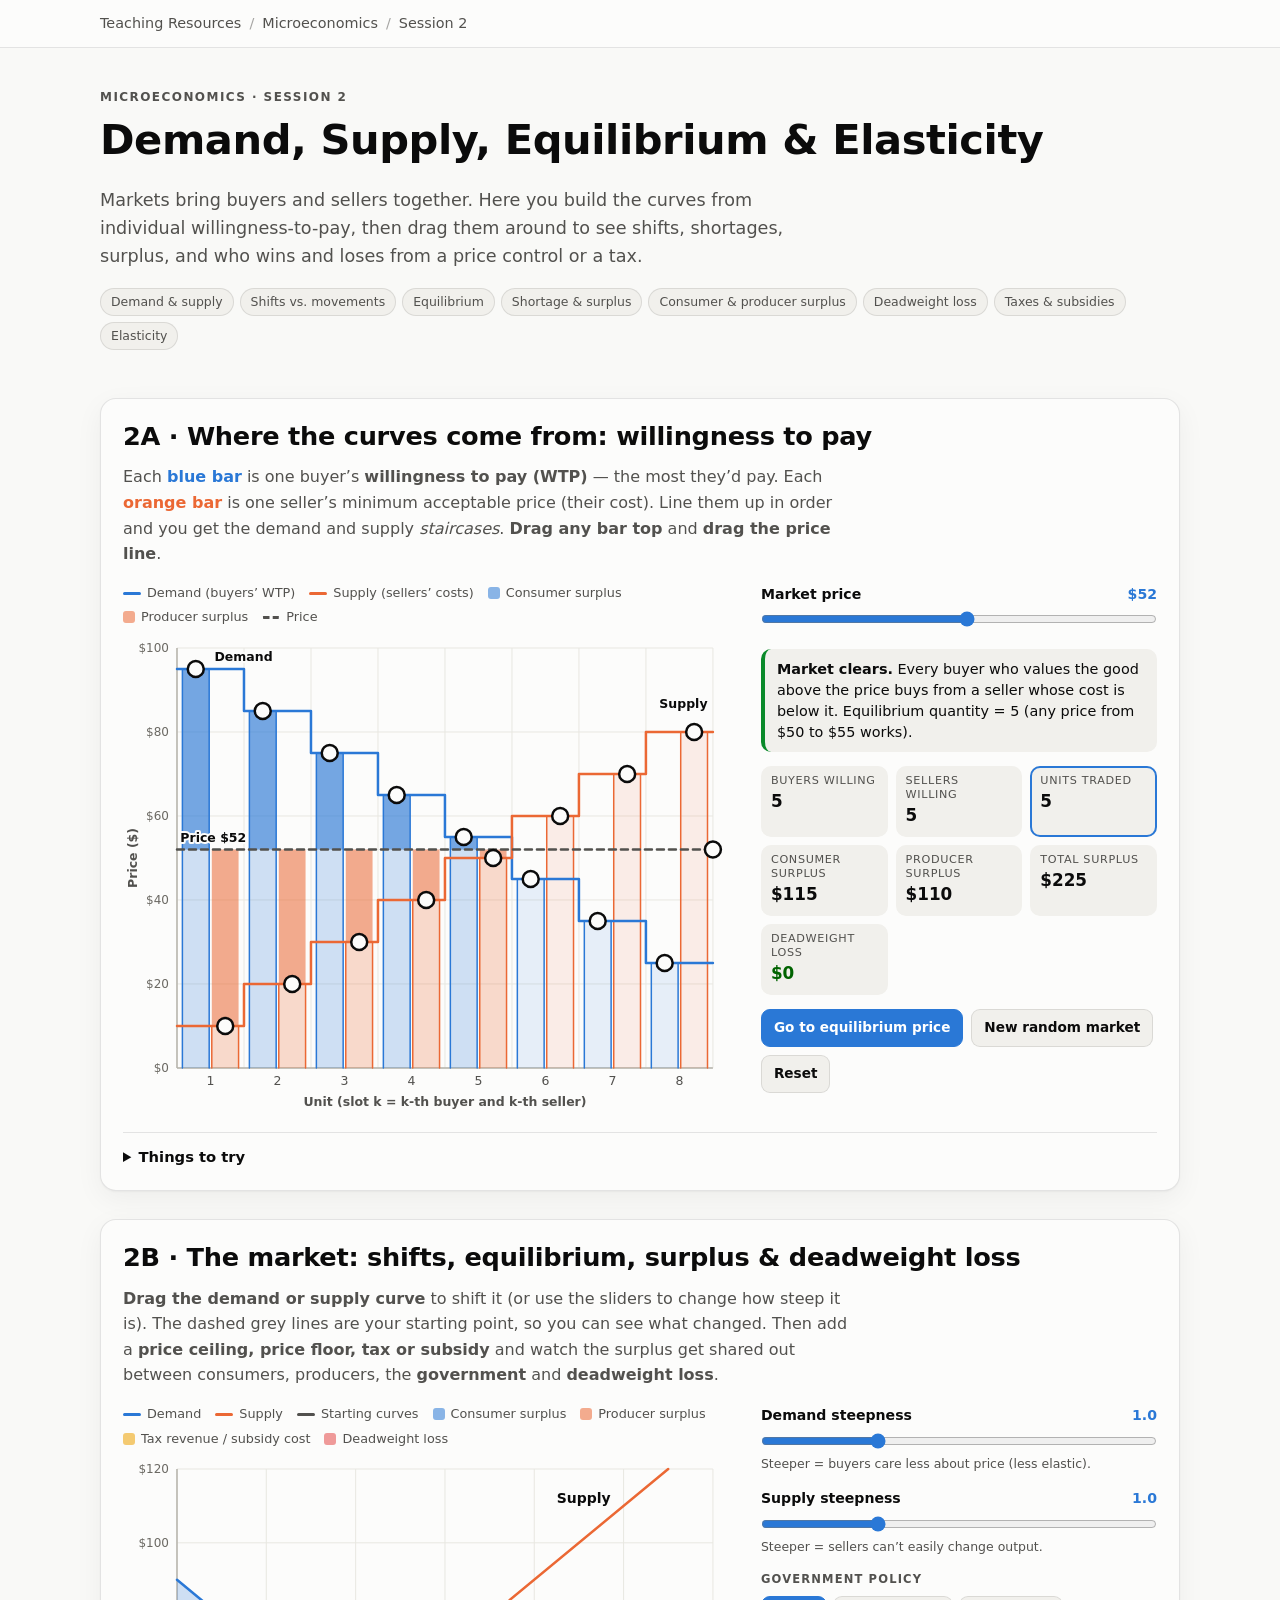
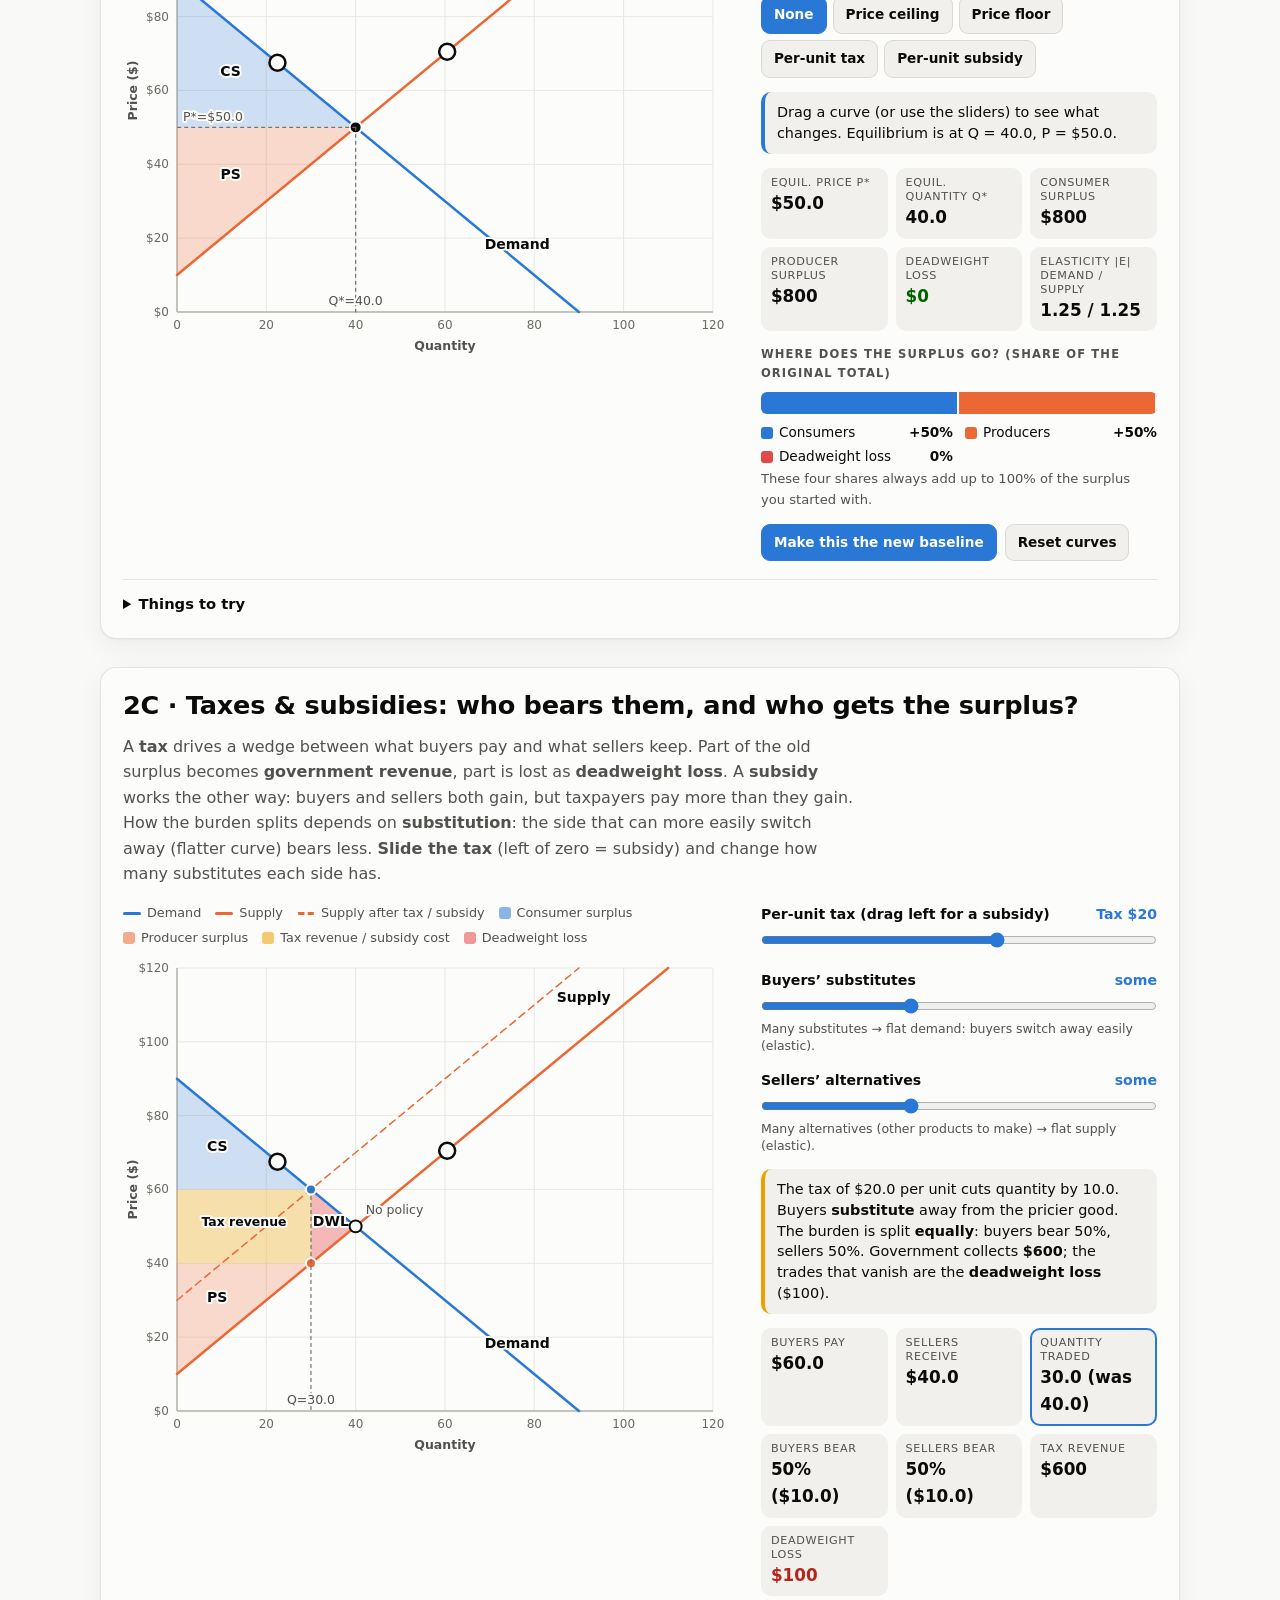
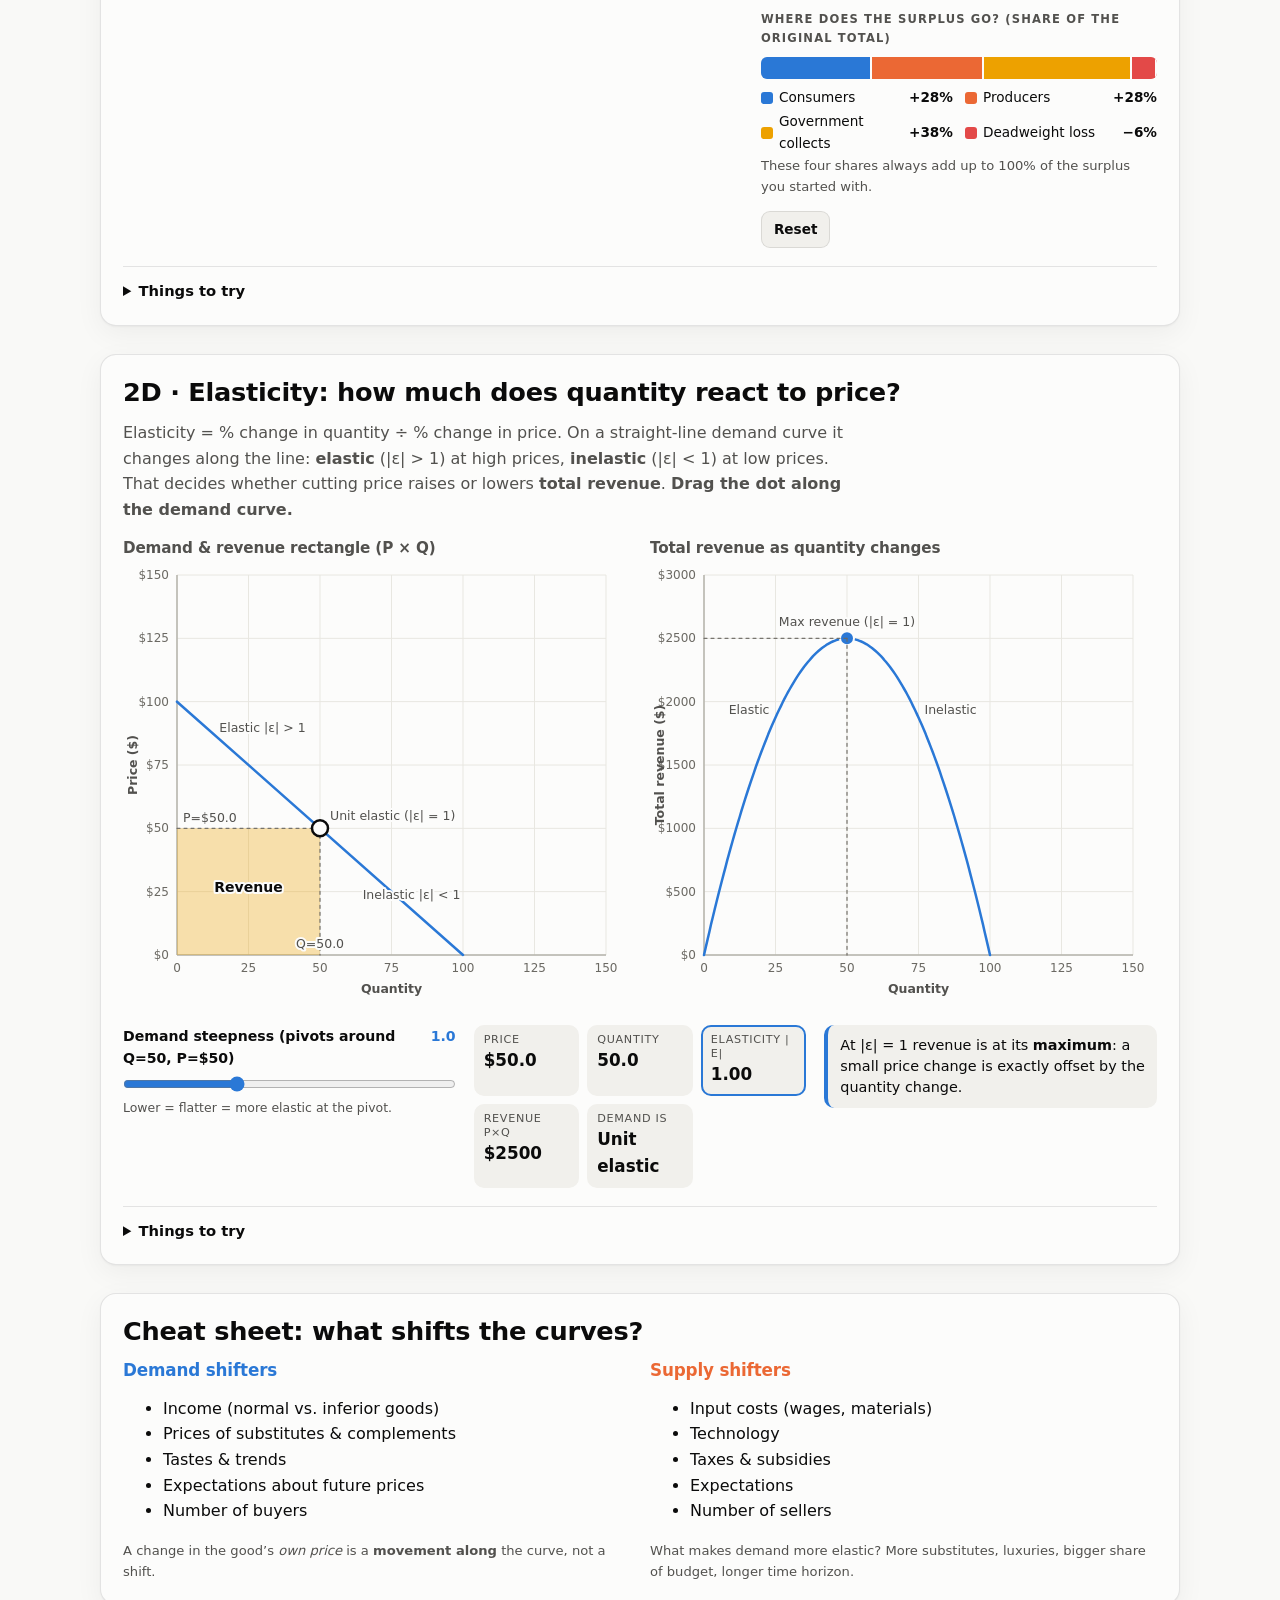
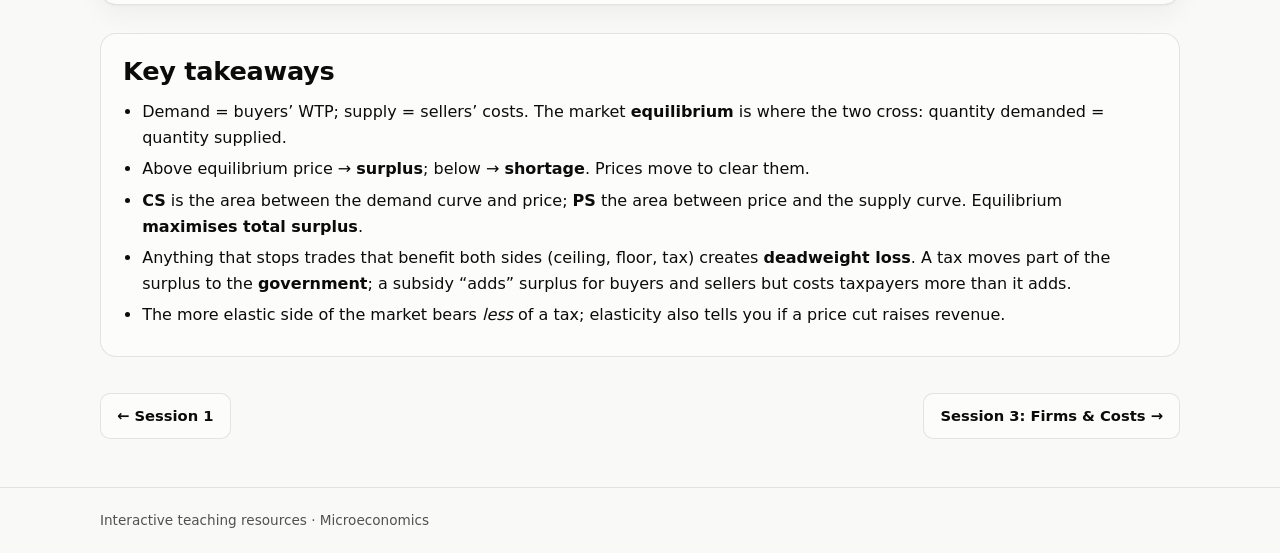
==== microeconomics/02-demand-supply/index.html @ 6e92582a "feat: add first version of interactive microeconomics teaching resources Static GitHub Pages site (n" ====
<!doctype html>
<html lang="en">
<head>
<meta charset="utf-8">
<meta name="viewport" content="width=device-width, initial-scale=1">
<title>Session 2 · Demand, Supply, Equilibrium & Elasticity</title>
<meta name="description" content="Drag demand and supply curves, see consumer and producer surplus, deadweight loss from price controls and taxes, and elasticity.">
<link rel="stylesheet" href="../../assets/css/site.css">
</head>
<body>
<header class="topbar"><div class="wrap">
  <nav class="crumbs" aria-label="Breadcrumb"><a href="../../">Teaching Resources</a><span aria-hidden="true">/</span><a href="../">Microeconomics</a><span aria-hidden="true">/</span><span>Session 2</span></nav>
</div></header>

<main class="wrap">
  <section class="hero">
    <div class="eyebrow">Microeconomics · Session 2</div>
    <h1>Demand, Supply, Equilibrium &amp; Elasticity</h1>
    <p class="lede">Markets bring buyers and sellers together. Here you build the curves from individual willingness-to-pay, then drag them around to see shifts, shortages, surplus, and who wins and loses from a price control or a tax.</p>
    <ul class="chips"><li>Demand &amp; supply</li><li>Shifts vs. movements</li><li>Equilibrium</li><li>Shortage &amp; surplus</li><li>Consumer &amp; producer surplus</li><li>Deadweight loss</li><li>Taxes &amp; subsidies</li><li>Elasticity</li></ul>
  </section>

  <!-- ============ 2A ============ -->
  <section class="lab" id="lab-a">
    <div class="lab-head">
      <h2>2A · Where the curves come from: willingness to pay</h2>
      <p>Each <b style="color:var(--demand)">blue bar</b> is one buyer’s <b>willingness to pay (WTP)</b> — the most they’d pay. Each <b style="color:var(--supply)">orange bar</b> is one seller’s minimum acceptable price (their cost). Line them up in order and you get the demand and supply <i>staircases</i>. <b>Drag any bar top</b> and <b>drag the price line</b>.</p>
    </div>
    <div class="lab-body">
      <div class="viz">
        <div id="legend-a"></div>
        <div id="chart-a"></div>
      </div>
      <div class="panel">
        <div id="ctl-a" class="panel"></div>
        <div id="msg-a" class="msg"></div>
        <div id="stats-a"></div>
        <div id="btn-a" class="btns"></div>
      </div>
    </div>
    <details class="try"><summary>Things to try</summary><ul>
      <li>Set the price very high. Nobody wants to buy — a <b>surplus</b> of sellers. Set it very low: a <b>shortage</b>. Notice how few trades happen either way.</li>
      <li>Click “Go to equilibrium price”. Total surplus is at its maximum and deadweight loss is zero.</li>
      <li>Raise buyer 4’s WTP above buyer 2’s? You can’t — bars stay sorted, just like a real demand curve slopes down.</li>
      <li><b>Consumer surplus</b> = WTP − price paid (dark blue). <b>Producer surplus</b> = price received − cost (dark orange).</li>
    </ul></details>
  </section>

  <!-- ============ 2B ============ -->
  <section class="lab" id="lab-b">
    <div class="lab-head">
      <h2>2B · The market: shifts, equilibrium, surplus &amp; deadweight loss</h2>
      <p><b>Drag the demand or supply curve</b> to shift it (or use the sliders to change how steep it is). The dashed grey lines are your starting point, so you can see what changed. Then add a <b>price ceiling, price floor, tax or subsidy</b> and watch the surplus get shared out between consumers, producers, the <b>government</b> and <b>deadweight loss</b>.</p>
    </div>
    <div class="lab-body">
      <div class="viz">
        <div id="legend-b"></div>
        <div id="chart-b"></div>
      </div>
      <div class="panel">
        <div id="ctl-b" class="panel"></div>
        <div id="msg-b" class="msg"></div>
        <div id="stats-b"></div>
        <div id="split-b"></div>
        <div id="btn-b" class="btns"></div>
      </div>
    </div>
    <details class="try"><summary>Things to try</summary><ul>
      <li><b>Shift vs. movement.</b> Drag demand to the right: the <i>curve</i> shifts, and the market moves <i>along</i> the supply curve to a new equilibrium (price ↑, quantity ↑).</li>
      <li>Drag supply to the left (e.g. a bad harvest): price ↑, quantity ↓ — the opposite quantity effect.</li>
      <li>Shift <i>both</i> to the right. Quantity clearly rises — but price? It depends on which shift is bigger.</li>
      <li>Price ceiling below equilibrium → a <b>shortage</b>, and the red DWL triangle shows trades that would have benefited both sides but no longer happen.</li>
      <li>Tax: make demand steep (inelastic) and see who bears more of the burden — the side with the steeper curve. Watch the bar: part of the surplus moves to the <b>government</b>, part disappears as <b>DWL</b>.</li>
      <li>Subsidy: buyers pay less and sellers get more, so both gain — but taxpayers foot a bigger bill than the gain. That gap is the DWL of over-production.</li>
    </ul></details>
  </section>

  <!-- ============ 2C ============ -->
  <section class="lab" id="lab-t">
    <div class="lab-head">
      <h2>2C · Taxes &amp; subsidies: who bears them, and who gets the surplus?</h2>
      <p>A <b>tax</b> drives a wedge between what buyers pay and what sellers keep. Part of the old surplus becomes <b>government revenue</b>, part is lost as <b>deadweight loss</b>. A <b>subsidy</b> works the other way: buyers and sellers both gain, but taxpayers pay more than they gain. How the burden splits depends on <b>substitution</b>: the side that can more easily switch away (flatter curve) bears less. <b>Slide the tax</b> (left of zero = subsidy) and change how many substitutes each side has.</p>
    </div>
    <div class="lab-body">
      <div class="viz">
        <div id="legend-t"></div>
        <div id="chart-t"></div>
      </div>
      <div class="panel">
        <div id="ctl-t" class="panel"></div>
        <div id="msg-t" class="msg"></div>
        <div id="stats-t"></div>
        <div id="split-t"></div>
        <div id="btn-t" class="btns"></div>
      </div>
    </div>
    <details class="try"><summary>Things to try</summary><ul>
      <li>Slide the tax up from zero and watch the bar: the government’s share grows, but so does deadweight loss — <b>double the tax and DWL roughly quadruples</b>.</li>
      <li>Give buyers <b>many substitutes</b> (flat demand). Buyers just switch away, so <i>sellers</i> bear most of the tax and quantity falls a lot. With <b>few substitutes</b>, buyers bear most of it and the quantity barely moves — which is why governments tax inelastic goods (fuel, tobacco).</li>
      <li>Set buyers’ and sellers’ substitutes equal: the burden splits 50/50 no matter who the law says pays.</li>
      <li>Drag the slider below zero for a <b>subsidy</b>. Consumers and producers gain, but taxpayers pay more — the gap is deadweight loss from over-producing.</li>
    </ul></details>
  </section>

  <!-- ============ 2D ============ -->
  <section class="lab" id="lab-c">
    <div class="lab-head">
      <h2>2D · Elasticity: how much does quantity react to price?</h2>
      <p>Elasticity = % change in quantity ÷ % change in price. On a straight-line demand curve it changes along the line: <b>elastic</b> (|ε| &gt; 1) at high prices, <b>inelastic</b> (|ε| &lt; 1) at low prices. That decides whether cutting price raises or lowers <b>total revenue</b>. <b>Drag the dot along the demand curve.</b></p>
    </div>
    <div class="lab-body stack">
      <div class="duo">
        <div class="viz"><h3>Demand &amp; revenue rectangle (P × Q)</h3><div id="chart-c1"></div></div>
        <div class="viz"><h3>Total revenue as quantity changes</h3><div id="chart-c2"></div></div>
      </div>
      <div class="panel row">
        <div id="ctl-c" class="panel"></div>
        <div id="stats-c"></div>
        <div id="msg-c" class="msg"></div>
      </div>
    </div>
    <details class="try"><summary>Things to try</summary><ul>
      <li>Start at the top of the demand curve and slide down. Revenue rises until |ε| = 1 (the midpoint), then falls.</li>
      <li>Make demand flatter with the slider. The same price point now has a bigger |ε| — buyers are more responsive.</li>
      <li>Why do firms selling necessities (insulin) or with few substitutes have pricing power? Because their demand is inelastic.</li>
    </ul></details>
  </section>

  <section class="lab">
    <div class="lab-head"><h2>Cheat sheet: what shifts the curves?</h2></div>
    <div class="two-col">
      <div>
        <h3 style="color:var(--demand)">Demand shifters</h3>
        <ul><li>Income (normal vs. inferior goods)</li><li>Prices of substitutes &amp; complements</li><li>Tastes &amp; trends</li><li>Expectations about future prices</li><li>Number of buyers</li></ul>
        <p class="hint">A change in the good’s <i>own price</i> is a <b>movement along</b> the curve, not a shift.</p>
      </div>
      <div>
        <h3 style="color:var(--supply)">Supply shifters</h3>
        <ul><li>Input costs (wages, materials)</li><li>Technology</li><li>Taxes &amp; subsidies</li><li>Expectations</li><li>Number of sellers</li></ul>
        <p class="hint">What makes demand more elastic? More substitutes, luxuries, bigger share of budget, longer time horizon.</p>
      </div>
    </div>
  </section>

  <section class="takeaways">
    <h2>Key takeaways</h2>
    <ul>
      <li>Demand = buyers’ WTP; supply = sellers’ costs. The market <b>equilibrium</b> is where the two cross: quantity demanded = quantity supplied.</li>
      <li>Above equilibrium price → <b>surplus</b>; below → <b>shortage</b>. Prices move to clear them.</li>
      <li><b>CS</b> is the area between the demand curve and price; <b>PS</b> the area between price and the supply curve. Equilibrium <b>maximises total surplus</b>.</li>
      <li>Anything that stops trades that benefit both sides (ceiling, floor, tax) creates <b>deadweight loss</b>. A tax moves part of the surplus to the <b>government</b>; a subsidy “adds” surplus for buyers and sellers but costs taxpayers more than it adds.</li>
      <li>The more elastic side of the market bears <i>less</i> of a tax; elasticity also tells you if a price cut raises revenue.</li>
    </ul>
  </section>

  <nav class="pager" aria-label="Session navigation">
    <a href="../01-consumer-choice/">← Session 1</a>
    <a href="../03-firms-costs/">Session 3: Firms &amp; Costs →</a>
  </nav>
</main>
<footer class="site"><div class="wrap">Interactive teaching resources · Microeconomics</div></footer>

<script src="../../assets/js/chart.js"></script>
<script src="app.js"></script>
</body>
</html>
---- assets/css/site.css ----
/* ==========================================================================
   Teaching Resources — shared styles
   Colour roles are consistent across every chart on the site:
     demand / consumers  = blue      supply / MC / producers = orange
     MR / AVC            = aqua      ATC / social cost       = violet
     AFC                 = magenta   loss / DWL / harm       = red
     profit / gain       = green     tax revenue / gov       = gold
   ========================================================================== */

:root {
  color-scheme: light;
  --bg: #f9f9f7;
  --surface: #fcfcfb;
  --surface2: #f1f0ec;
  --ink: #0b0b0b;
  --ink2: #52514e;
  --tick: #6b6963;
  --grid: #e8e7e1;
  --axis: #b5b3ab;
  --border: rgba(11, 11, 11, 0.10);
  --shadow: 0 1px 2px rgba(0, 0, 0, .04), 0 8px 28px rgba(0, 0, 0, .05);

  --demand: #2a78d6;
  --supply: #eb6834;
  --aqua: #1baf7a;
  --violet: #4a3aa7;
  --magenta: #e87ba4;
  --gold: #eda100;
  --green: #0a8a2a;
  --red: #e34948;
  --good-text: #006300;
  --bad-text: #b3261e;
  --accent: var(--demand);
}

@media (prefers-color-scheme: dark) {
  :root {
    color-scheme: dark;
    --bg: #0d0d0d;
    --surface: #1a1a19;
    --surface2: #242422;
    --ink: #ffffff;
    --ink2: #c3c2b7;
    --tick: #a8a79e;
    --grid: #2c2c2a;
    --axis: #4d4d49;
    --border: rgba(255, 255, 255, 0.10);
    --shadow: none;

    --demand: #3987e5;
    --supply: #d95926;
    --aqua: #199e70;
    --violet: #9085e9;
    --magenta: #d55181;
    --gold: #c98500;
    --green: #0ca30c;
    --red: #e66767;
    --good-text: #3fc23f;
    --bad-text: #ff8a80;
  }
}

* { box-sizing: border-box; }
html { -webkit-text-size-adjust: 100%; }
body {
  margin: 0;
  background: var(--bg);
  color: var(--ink);
  font: 16px/1.6 system-ui, -apple-system, "Segoe UI", sans-serif;
}
a { color: var(--accent); }
h1, h2, h3 { line-height: 1.2; margin: 0 0 .5em; letter-spacing: -0.01em; }
h1 { font-size: clamp(1.8rem, 4.5vw, 2.6rem); }
h2 { font-size: clamp(1.25rem, 2.8vw, 1.6rem); }
h3 { font-size: 1.05rem; }
p { margin: 0 0 1em; }
code { background: var(--surface2); padding: .1em .35em; border-radius: 4px; font-size: .9em; }

.wrap { max-width: 1120px; margin: 0 auto; padding: 0 20px; }

/* ---------- top bar ---------- */
.topbar { border-bottom: 1px solid var(--border); background: var(--surface); }
.topbar .wrap { display: flex; gap: 16px; align-items: center; justify-content: space-between; padding-block: 12px; flex-wrap: wrap; }
.crumbs { display: flex; gap: 8px; flex-wrap: wrap; font-size: .9rem; color: var(--ink2); }
.crumbs a { color: var(--ink2); text-decoration: none; }
.crumbs a:hover { color: var(--ink); text-decoration: underline; }
.crumbs span[aria-hidden] { opacity: .5; }

/* ---------- hero ---------- */
.hero { padding-block: 40px 20px; }
.hero .eyebrow { text-transform: uppercase; letter-spacing: .12em; font-size: .75rem; color: var(--ink2); font-weight: 600; margin-bottom: 8px; }
.hero p.lede { font-size: 1.1rem; color: var(--ink2); max-width: 62ch; }
.chips { display: flex; flex-wrap: wrap; gap: 6px; margin: 14px 0 0; padding: 0; list-style: none; }
.chips li { font-size: .78rem; padding: 3px 10px; border-radius: 999px; background: var(--surface2); color: var(--ink2); border: 1px solid var(--border); }

/* ---------- cards / index ---------- */
.cards { display: grid; grid-template-columns: repeat(auto-fill, minmax(280px, 1fr)); gap: 16px; padding-block: 12px 40px; }
.card {
  display: flex; flex-direction: column; gap: 6px;
  background: var(--surface); border: 1px solid var(--border); border-radius: 14px;
  padding: 18px 20px; text-decoration: none; color: inherit; box-shadow: var(--shadow);
  transition: transform .12s ease, border-color .12s ease;
}
a.card:hover { transform: translateY(-2px); border-color: var(--accent); }
.card .num { font-size: .75rem; font-weight: 700; letter-spacing: .1em; color: var(--accent); text-transform: uppercase; }
.card h3 { margin: 0; font-size: 1.15rem; }
.card p { margin: 0; color: var(--ink2); font-size: .92rem; }
.card .tags { margin-top: auto; padding-top: 8px; font-size: .78rem; color: var(--ink2); }
.card.soon { border-style: dashed; box-shadow: none; opacity: .75; }

/* ---------- lab (interactive block) ---------- */
.lab {
  background: var(--surface); border: 1px solid var(--border); border-radius: 16px;
  box-shadow: var(--shadow); padding: 22px; margin-block: 28px;
}
.lab-head p { color: var(--ink2); max-width: 72ch; }
.lab-body { display: grid; grid-template-columns: minmax(0, 1.55fr) minmax(250px, 1fr); gap: 24px; align-items: start; }
.lab-body.stack { grid-template-columns: minmax(0, 1fr); }
.duo { display: grid; grid-template-columns: repeat(2, minmax(0, 1fr)); gap: 20px; }
.viz { min-width: 0; }
.viz h3 { font-size: .95rem; color: var(--ink2); font-weight: 600; margin: 0 0 4px; }
.panel { display: flex; flex-direction: column; gap: 14px; min-width: 0; }
.panel.row { display: grid; grid-template-columns: repeat(auto-fit, minmax(250px, 1fr)); gap: 18px; align-items: start; }
@media (max-width: 860px) {
  .lab-body, .duo { grid-template-columns: minmax(0, 1fr); }
  .lab { padding: 16px; border-radius: 14px; }
}

/* ---------- controls ---------- */
.ctl label { display: flex; justify-content: space-between; gap: 8px; font-size: .88rem; font-weight: 600; margin-bottom: 2px; }
.ctl output { font-variant-numeric: tabular-nums; color: var(--accent); font-weight: 700; }
.ctl input[type=range] { width: 100%; accent-color: var(--accent); margin: 4px 0 0; }
.ctl small { display: block; color: var(--ink2); font-size: .78rem; line-height: 1.35; }
.ctl-title { font-size: .72rem; text-transform: uppercase; letter-spacing: .1em; color: var(--ink2); font-weight: 700; margin: 0 0 -6px; }

.seg { display: flex; flex-wrap: wrap; gap: 6px; }
.seg button, .btn {
  font: inherit; font-size: .85rem; font-weight: 600; cursor: pointer;
  padding: 7px 12px; border-radius: 9px; border: 1px solid var(--border);
  background: var(--surface2); color: var(--ink);
}
.seg button:hover, .btn:hover { border-color: var(--accent); }
.seg button[aria-pressed=true] { background: var(--accent); border-color: var(--accent); color: #fff; }
.btn.primary { background: var(--accent); border-color: var(--accent); color: #fff; }
.btns { display: flex; flex-wrap: wrap; gap: 8px; }
:focus-visible { outline: 2px solid var(--accent); outline-offset: 2px; }

/* ---------- readouts ---------- */
.stats { display: grid; grid-template-columns: repeat(auto-fit, minmax(105px, 1fr)); gap: 8px; }
.stat { background: var(--surface2); border-radius: 10px; padding: 8px 10px; min-width: 0; }
.stat span { display: block; font-size: .7rem; color: var(--ink2); text-transform: uppercase; letter-spacing: .06em; line-height: 1.25; }
.stat b { display: block; font-size: 1.05rem; font-variant-numeric: tabular-nums; }
.stat.good b { color: var(--good-text); }
.stat.bad b { color: var(--bad-text); }
.stat.key { outline: 2px solid var(--accent); outline-offset: -2px; }
.msg {
  margin: 0; padding: 10px 12px; border-radius: 10px; font-size: .9rem; line-height: 1.45;
  background: var(--surface2); border-left: 4px solid var(--accent); color: var(--ink);
}
.msg.warn { border-left-color: var(--gold); }
.msg.bad { border-left-color: var(--red); }
.msg.good { border-left-color: var(--green); }
.hint { font-size: .82rem; color: var(--ink2); margin: 0; }

/* ---------- legend ---------- */
.legend { display: flex; flex-wrap: wrap; gap: 4px 14px; font-size: .8rem; color: var(--ink2); margin: 0 0 6px; }
.legend span { display: inline-flex; align-items: center; gap: 6px; }
.sw { width: 18px; height: 0; border-top: 3px solid currentColor; border-radius: 2px; display: inline-block; }
.sw.box { width: 12px; height: 12px; border: 0; border-radius: 3px; opacity: .55; }
.sw.dash { border-top-style: dashed; }
.sw.demand { color: var(--demand); } .sw.supply, .sw.mc { color: var(--supply); }
.sw.mr, .sw.avc { color: var(--aqua); } .sw.atc, .sw.social { color: var(--violet); }
.sw.afc { color: var(--magenta); } .sw.red { color: var(--red); } .sw.green { color: var(--green); }
.sw.gold { color: var(--gold); } .sw.ink { color: var(--ink2); }
.sw.box.demand { background: var(--demand); } .sw.box.supply { background: var(--supply); }
.sw.box.red { background: var(--red); } .sw.box.green { background: var(--green); }
.sw.box.gold { background: var(--gold); } .sw.box.violet { background: var(--violet); }

/* ---------- SVG charts ---------- */
svg.chart { display: block; width: 100%; height: auto; overflow: visible; user-select: none; -webkit-user-select: none; }
svg.chart text { font: 12px system-ui, -apple-system, "Segoe UI", sans-serif; fill: var(--tick); }
svg.chart .grid { stroke: var(--grid); stroke-width: 1; }
svg.chart .axis { stroke: var(--axis); stroke-width: 1.5; }
svg.chart .axis-title { fill: var(--ink2); font-size: 12.5px; font-weight: 600; }
svg.chart .lbl { fill: var(--ink); font-weight: 600; font-size: 12.5px; paint-order: stroke; stroke: var(--surface); stroke-width: 4px; stroke-linejoin: round; }
svg.chart .lbl.soft { fill: var(--ink2); font-weight: 500; }
svg.chart .lbl.big { font-size: 14px; }

svg.chart .ln { fill: none; stroke-width: 2.5; stroke-linecap: round; stroke-linejoin: round; }
svg.chart .ln.demand, svg.chart .ln.price { stroke: var(--demand); }
svg.chart .ln.supply, svg.chart .ln.mc { stroke: var(--supply); }
svg.chart .ln.mr, svg.chart .ln.avc { stroke: var(--aqua); }
svg.chart .ln.atc, svg.chart .ln.social { stroke: var(--violet); }
svg.chart .ln.afc { stroke: var(--magenta); stroke-dasharray: 2 5; }
svg.chart .ln.budget { stroke: var(--ink); }
svg.chart .ln.ic { stroke: var(--demand); }
svg.chart .ln.tr { stroke: var(--demand); }
svg.chart .ln.red { stroke: var(--red); }
svg.chart .ln.green { stroke: var(--green); }
svg.chart .ln.gold { stroke: var(--gold); }
svg.chart .ln.ink { stroke: var(--ink2); }
svg.chart .ln.dash { stroke-dasharray: 7 5; }
svg.chart .ln.thin { stroke-width: 1.5; }
svg.chart .ln.ghost { stroke: var(--tick); stroke-width: 1.75; stroke-dasharray: 6 5; opacity: .75; }
svg.chart .ln.drop { stroke: var(--tick); stroke-width: 1.25; stroke-dasharray: 3 4; opacity: .9; }
svg.chart .ln.hit { stroke: transparent; stroke-width: 24; pointer-events: stroke; cursor: grab; }

svg.chart .fill { stroke: none; }
svg.chart .fill.demand { fill: var(--demand); fill-opacity: .22; }
svg.chart .fill.supply { fill: var(--supply); fill-opacity: .24; }
svg.chart .fill.red { fill: var(--red); fill-opacity: .38; }
svg.chart .fill.green { fill: var(--green); fill-opacity: .28; }
svg.chart .fill.gold { fill: var(--gold); fill-opacity: .32; }
svg.chart .fill.violet { fill: var(--violet); fill-opacity: .22; }
svg.chart .fill.ink { fill: var(--ink); fill-opacity: .06; }
svg.chart .fill.strong.demand { fill-opacity: .55; }
svg.chart .fill.strong.supply { fill-opacity: .55; }
svg.chart .fill.faint { fill-opacity: .10; }
svg.chart .bar { stroke-width: 1.5; }
svg.chart .bar.demand { stroke: var(--demand); }
svg.chart .bar.supply { stroke: var(--supply); }

svg.chart .dot { stroke: var(--surface); stroke-width: 2; }
svg.chart .dot.ink { fill: var(--ink); } svg.chart .dot.demand { fill: var(--demand); }
svg.chart .dot.supply { fill: var(--supply); } svg.chart .dot.red { fill: var(--red); }
svg.chart .dot.green { fill: var(--green); } svg.chart .dot.violet { fill: var(--violet); }
svg.chart .dot.aqua { fill: var(--aqua); } svg.chart .dot.hollow { fill: var(--surface); stroke: var(--ink); stroke-width: 2; }

svg.chart .handle { cursor: grab; touch-action: none; }
svg.chart .handle .hit { fill: transparent; }
svg.chart .handle .knob { fill: var(--surface); stroke: var(--ink); stroke-width: 2.5; }
svg.chart .handle:hover .knob { stroke: var(--accent); stroke-width: 3; }
svg.chart.dragging, svg.chart.dragging * { cursor: grabbing !important; }
svg.chart [data-drag] { touch-action: none; }

/* ---------- misc content ---------- */
details.try { margin-top: 18px; border-top: 1px solid var(--border); padding-top: 12px; }
details.try summary { cursor: pointer; font-weight: 700; font-size: .92rem; }
details.try ul { margin: 8px 0 0; padding-left: 1.2em; color: var(--ink2); font-size: .92rem; }
details.try li { margin-bottom: 4px; }

.takeaways { background: var(--surface); border: 1px solid var(--border); border-radius: 16px; padding: 22px; margin-block: 28px; }
.takeaways ul { margin: 0; padding-left: 1.2em; }
.takeaways li { margin-bottom: 6px; }

.tbl-wrap { overflow-x: auto; }
table.tbl { border-collapse: collapse; width: 100%; font-size: .9rem; min-width: 520px; }
table.tbl th, table.tbl td { text-align: left; padding: 8px 10px; border-bottom: 1px solid var(--border); vertical-align: top; }
table.tbl th { font-size: .75rem; text-transform: uppercase; letter-spacing: .06em; color: var(--ink2); }

.two-col { display: grid; grid-template-columns: repeat(2, minmax(0, 1fr)); gap: 20px; }
@media (max-width: 720px) { .two-col { grid-template-columns: minmax(0, 1fr); } }

.pager { display: flex; justify-content: space-between; gap: 12px; padding-block: 8px 48px; flex-wrap: wrap; }
.pager a { text-decoration: none; padding: 10px 16px; border: 1px solid var(--border); border-radius: 10px; background: var(--surface); color: var(--ink); font-weight: 600; font-size: .92rem; }
.pager a:hover { border-color: var(--accent); }
footer.site { border-top: 1px solid var(--border); padding-block: 22px; color: var(--ink2); font-size: .85rem; }

@media (prefers-reduced-motion: reduce) { * { transition: none !important; } }

/* ---------- game theory payoff matrix ---------- */
.matrix { border-collapse: separate; border-spacing: 8px; width: 100%; max-width: 560px; }
.matrix th { font-size: .82rem; font-weight: 700; color: var(--ink2); text-align: center; padding: 2px 4px; }
.matrix th.side { writing-mode: vertical-rl; transform: rotate(180deg); text-transform: uppercase; letter-spacing: .08em; font-size: .7rem; }
.matrix th.who-a { color: var(--demand); } .matrix th.who-b { color: var(--supply); }
.matrix td.cell {
  background: var(--surface2); border: 2px solid transparent; border-radius: 12px;
  padding: 14px 8px; text-align: center; position: relative; white-space: nowrap;
}
.matrix td.cell.nash { border-color: var(--green); background: color-mix(in srgb, var(--green) 10%, var(--surface2)); }
.matrix td.cell.nash::after { content: "Nash"; position: absolute; top: 3px; right: 8px; font-size: .62rem; font-weight: 800; letter-spacing: .08em; text-transform: uppercase; color: var(--good-text); }
.matrix input {
  width: 3.6em; font: inherit; font-weight: 700; text-align: center; padding: 6px 2px; border-radius: 8px;
  border: 2px solid var(--border); background: var(--surface); color: var(--ink); font-variant-numeric: tabular-nums;
}
.matrix input.pa { border-color: var(--demand); }
.matrix input.pb { border-color: var(--supply); }
.matrix input.pa.br { background: var(--demand); color: #fff; }
.matrix input.pb.br { background: var(--supply); color: #fff; }
.matrix .comma { color: var(--ink2); padding: 0 2px; font-weight: 700; }
.analysis { margin: 0; padding-left: 1.1em; font-size: .92rem; }
.analysis li { margin-bottom: 8px; }
.rounds { width: 100%; border-collapse: collapse; font-size: .85rem; font-variant-numeric: tabular-nums; }
.rounds th, .rounds td { padding: 4px 8px; border-bottom: 1px solid var(--border); text-align: center; }
.rounds th { font-size: .7rem; text-transform: uppercase; letter-spacing: .06em; color: var(--ink2); }
.rounds .C { color: var(--good-text); font-weight: 700; } .rounds .Dd { color: var(--bad-text); font-weight: 700; }
.scroll-y { max-height: 300px; overflow-y: auto; }

#matrix-host { overflow-x: auto; }
@media (max-width: 480px) {
  .matrix { border-spacing: 4px; }
  .matrix td.cell { padding: 12px 3px; }
  .matrix input { width: 3.1em; padding: 5px 0; font-size: .85rem; }
  .matrix .comma { padding: 0; }
  .matrix th { font-size: .75rem; }
  .matrix td.cell.nash::after { right: 4px; top: 1px; }
}

/* ---------- surplus split bar ---------- */
.split-wrap { position: relative; padding-top: 4px; }
.split-bar { display: flex; height: 22px; border-radius: 6px; overflow: hidden; background: var(--surface2); }
.split-bar i { display: block; height: 100%; border-right: 2px solid var(--surface); }
.split-bar i.cs { background: var(--demand); } .split-bar i.ps { background: var(--supply); }
.split-bar i.gov { background: var(--gold); } .split-bar i.dwl { background: var(--red); }
.split-mark { position: absolute; top: 0; bottom: -3px; border-left: 2px dashed var(--ink); }
.split-list { list-style: none; margin: 8px 0 0; padding: 0; display: grid; grid-template-columns: 1fr 1fr; gap: 2px 12px; font-size: .85rem; }
.split-list li { display: flex; align-items: center; gap: 6px; }
.split-list b { margin-left: auto; font-variant-numeric: tabular-nums; }
.split-list .sw.box { opacity: 1; flex: none; }
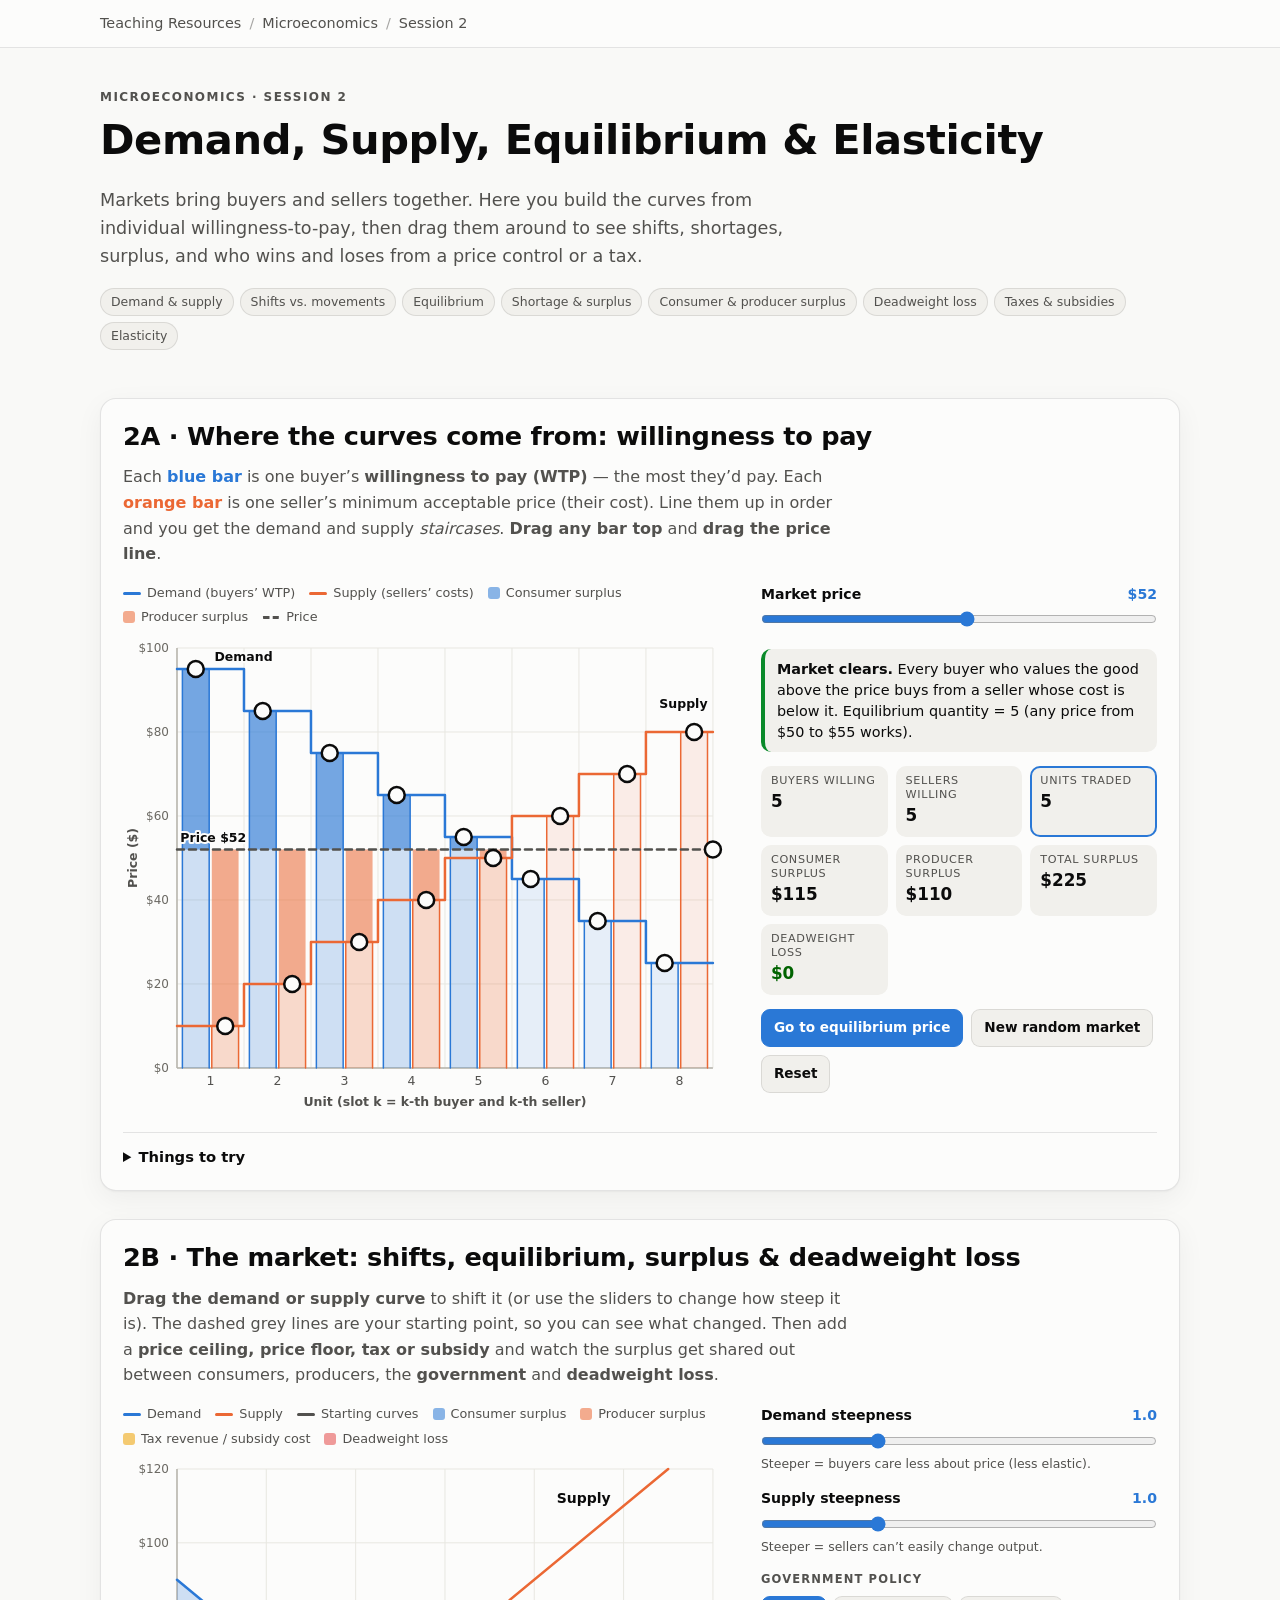
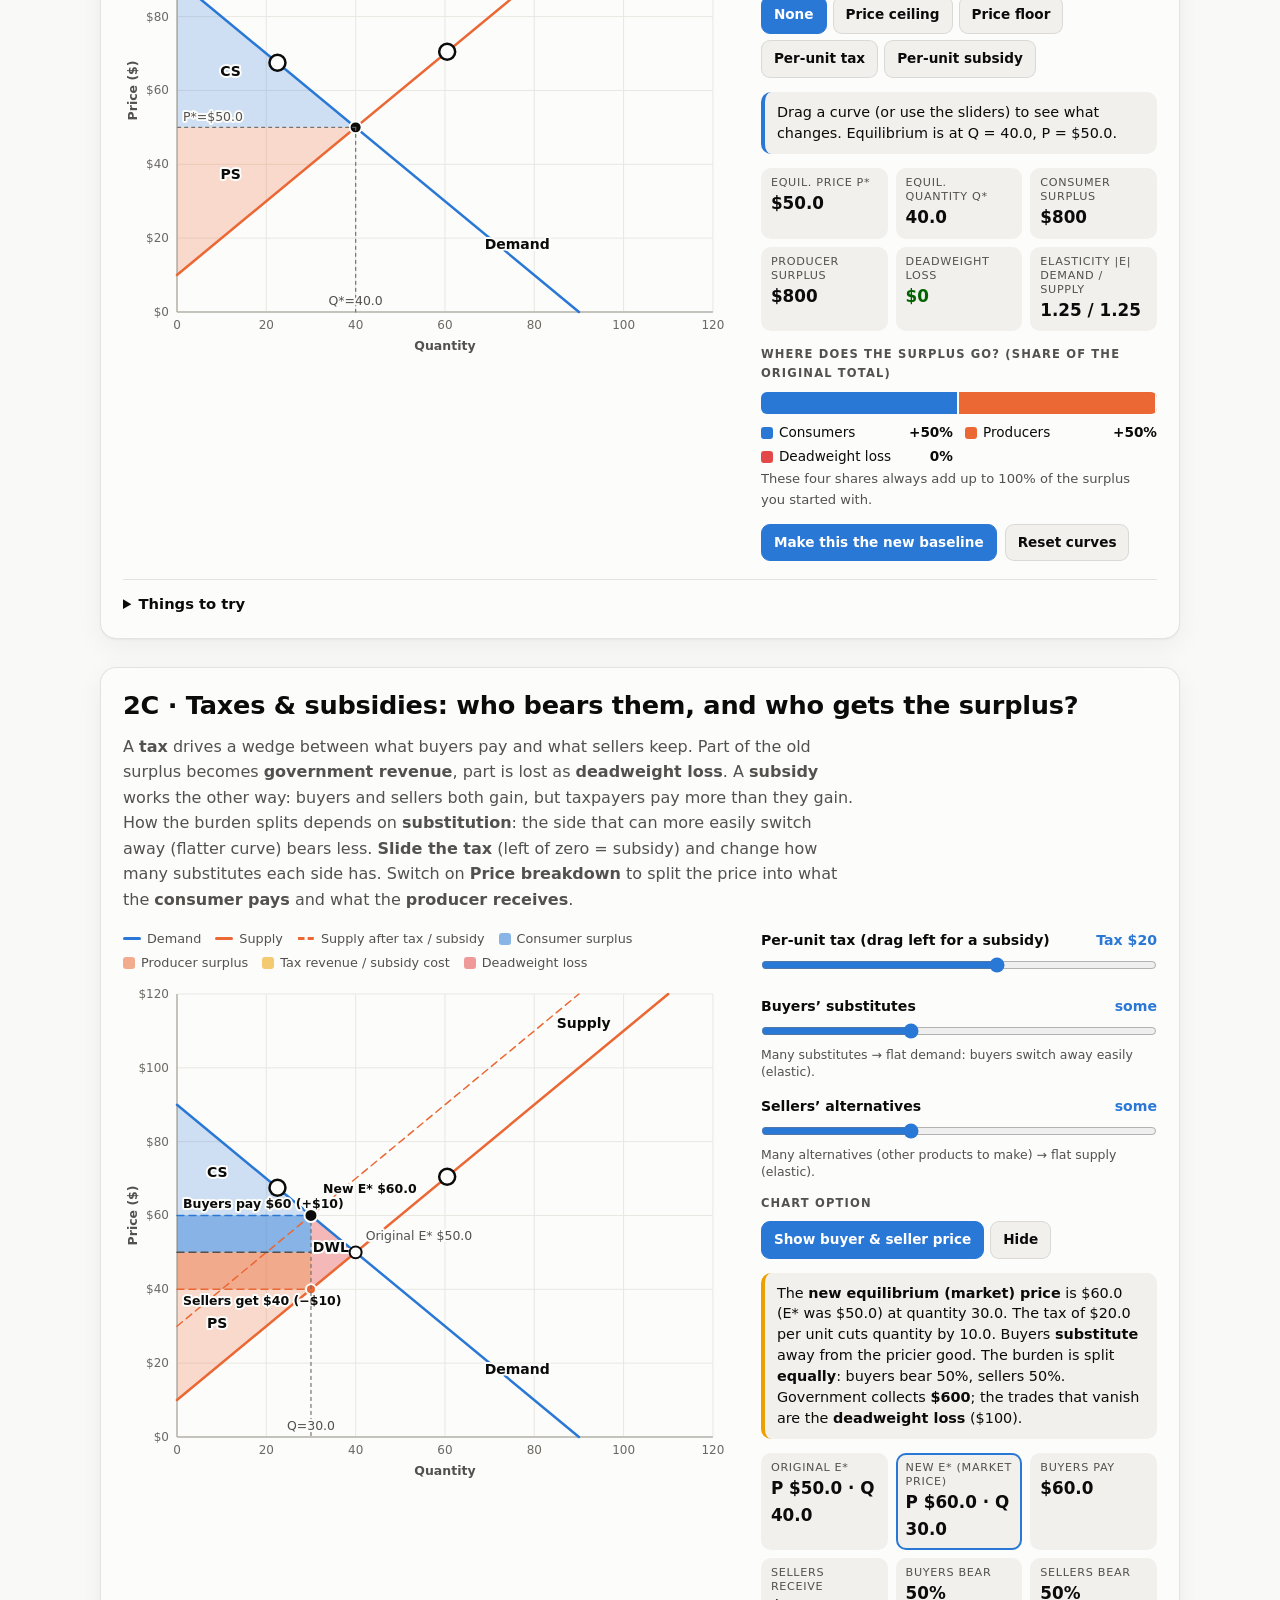
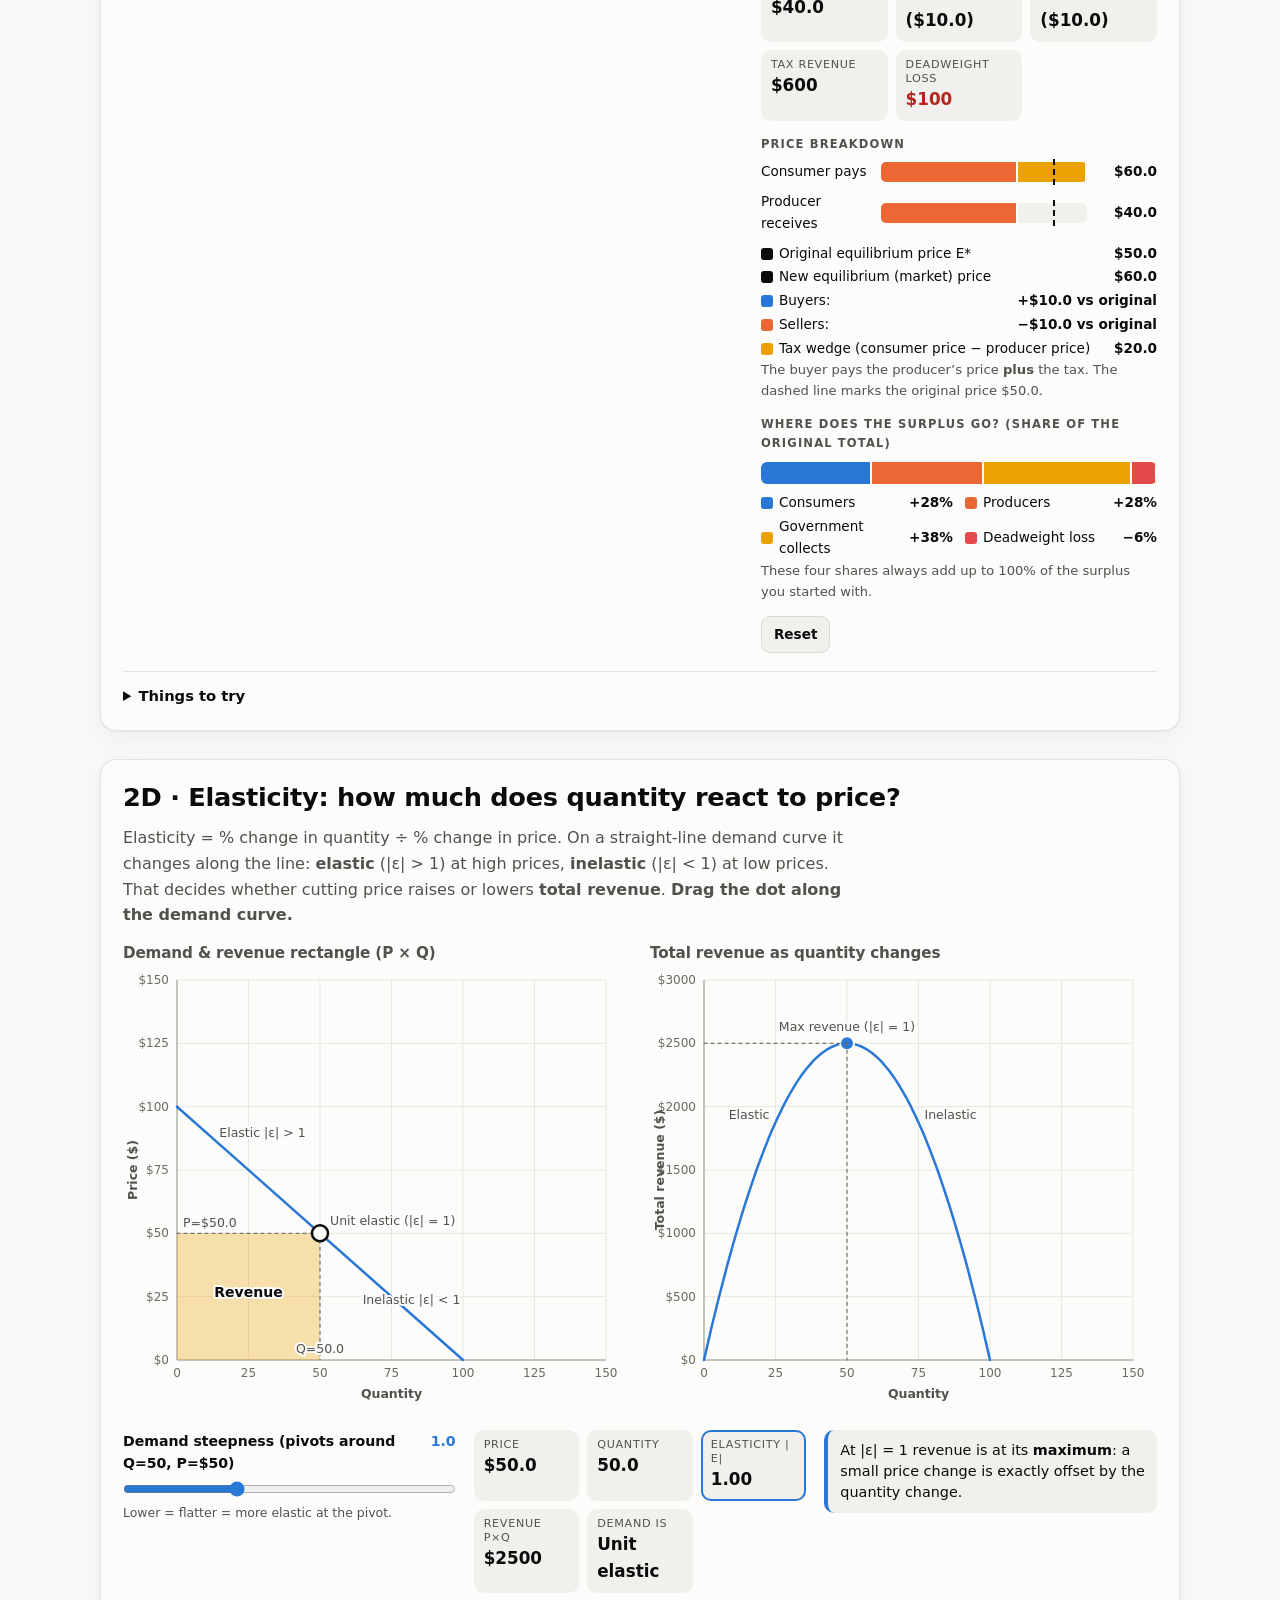
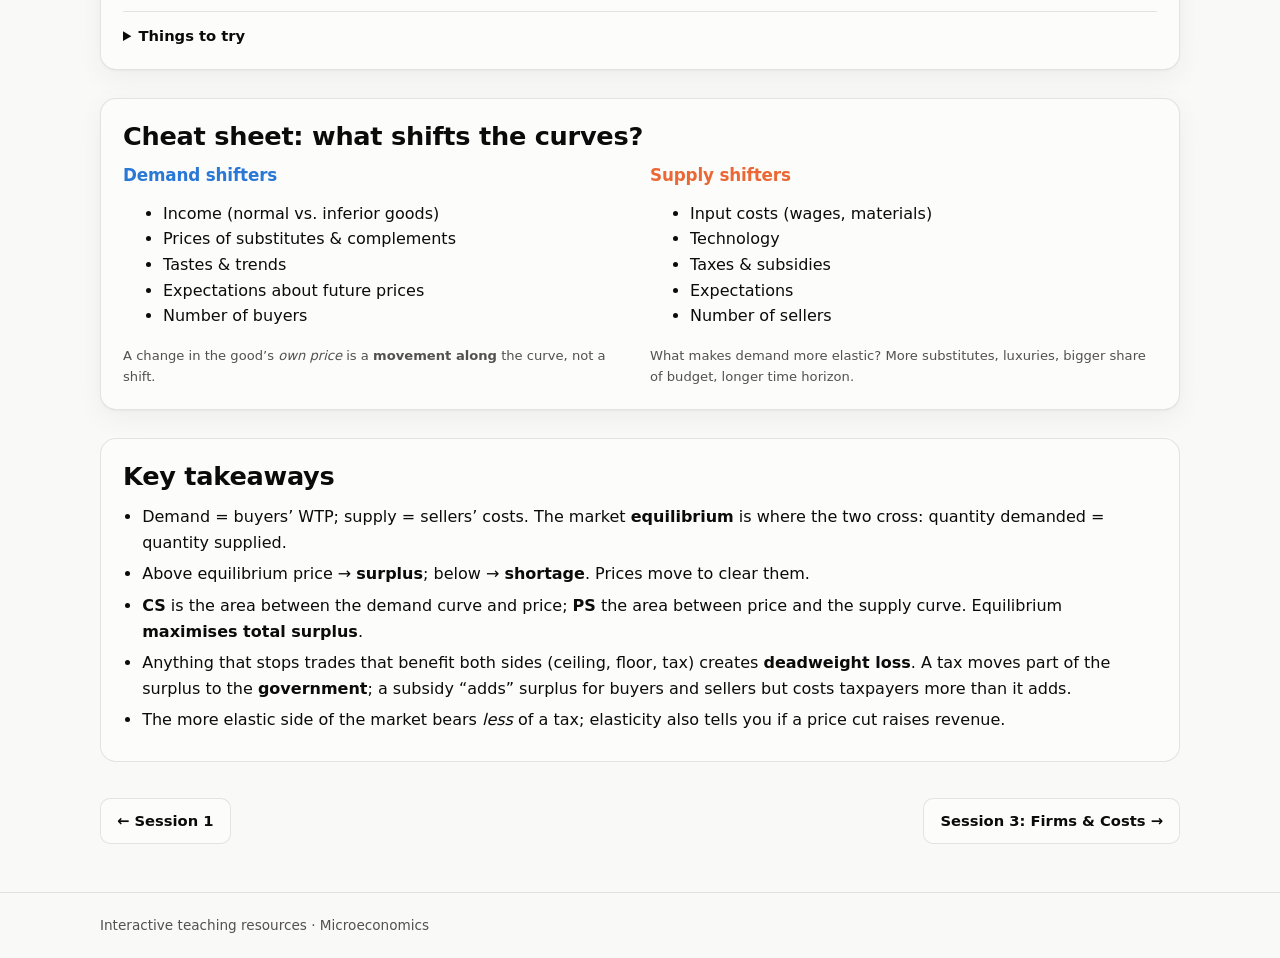
==== commit e7b2717b: "feat: add SR/LR comparisons, tax and subsidy tools, and price breakdown - Session 1: per-unit tax/su" ====
--- a/microeconomics/02-demand-supply/index.html
+++ b/microeconomics/02-demand-supply/index.html
@@ -79,7 +79,7 @@
   <section class="lab" id="lab-t">
     <div class="lab-head">
       <h2>2C · Taxes &amp; subsidies: who bears them, and who gets the surplus?</h2>
-      <p>A <b>tax</b> drives a wedge between what buyers pay and what sellers keep. Part of the old surplus becomes <b>government revenue</b>, part is lost as <b>deadweight loss</b>. A <b>subsidy</b> works the other way: buyers and sellers both gain, but taxpayers pay more than they gain. How the burden splits depends on <b>substitution</b>: the side that can more easily switch away (flatter curve) bears less. <b>Slide the tax</b> (left of zero = subsidy) and change how many substitutes each side has.</p>
+      <p>A <b>tax</b> drives a wedge between what buyers pay and what sellers keep. Part of the old surplus becomes <b>government revenue</b>, part is lost as <b>deadweight loss</b>. A <b>subsidy</b> works the other way: buyers and sellers both gain, but taxpayers pay more than they gain. How the burden splits depends on <b>substitution</b>: the side that can more easily switch away (flatter curve) bears less. <b>Slide the tax</b> (left of zero = subsidy) and change how many substitutes each side has. Switch on <b>Price breakdown</b> to split the price into what the <b>consumer pays</b> and what the <b>producer receives</b>.</p>
     </div>
     <div class="lab-body">
       <div class="viz">
@@ -90,6 +90,7 @@
         <div id="ctl-t" class="panel"></div>
         <div id="msg-t" class="msg"></div>
         <div id="stats-t"></div>
+        <div id="price-t"></div>
         <div id="split-t"></div>
         <div id="btn-t" class="btns"></div>
       </div>
@@ -97,6 +98,7 @@
     <details class="try"><summary>Things to try</summary><ul>
       <li>Slide the tax up from zero and watch the bar: the government’s share grows, but so does deadweight loss — <b>double the tax and DWL roughly quadruples</b>.</li>
       <li>Give buyers <b>many substitutes</b> (flat demand). Buyers just switch away, so <i>sellers</i> bear most of the tax and quantity falls a lot. With <b>few substitutes</b>, buyers bear most of it and the quantity barely moves — which is why governments tax inelastic goods (fuel, tobacco).</li>
+      <li>With <b>Price breakdown</b> on, compare the two dashed price lines. A tax makes the <b>consumer pay more</b> and the <b>producer receive less</b> than the original price; the gap between them is the tax. A subsidy does the opposite. The blue and orange bands show which side takes which part.</li>
       <li>Set buyers’ and sellers’ substitutes equal: the burden splits 50/50 no matter who the law says pays.</li>
       <li>Drag the slider below zero for a <b>subsidy</b>. Consumers and producers gain, but taxpayers pay more — the gap is deadweight loss from over-producing.</li>
     </ul></details>
--- a/assets/css/site.css
+++ b/assets/css/site.css
@@ -307,3 +307,21 @@
 .split-list li { display: flex; align-items: center; gap: 6px; }
 .split-list b { margin-left: auto; font-variant-numeric: tabular-nums; }
 .split-list .sw.box { opacity: 1; flex: none; }
+
+/* ---------- short-run vs long-run comparison table ---------- */
+table.tbl.cmp { min-width: 0; }
+table.tbl.cmp th:not(:first-child), table.tbl.cmp td:not(:first-child) { text-align: right; font-variant-numeric: tabular-nums; }
+table.tbl.cmp td:not(:first-child) { font-weight: 700; }
+table.tbl.cmp td.pos { color: var(--good-text); }
+table.tbl.cmp td.neg { color: var(--bad-text); }
+
+/* ---------- price breakdown bars ---------- */
+.pbar-row { display: grid; grid-template-columns: 112px minmax(0, 1fr) 62px; gap: 8px; align-items: center; font-size: .85rem; margin-bottom: 8px; }
+.pbar-row b { text-align: right; font-variant-numeric: tabular-nums; }
+.pbar-wrap { position: relative; }
+.pbar { display: flex; height: 20px; border-radius: 5px; overflow: hidden; background: var(--surface2); }
+.pbar i { display: block; height: 100%; border-right: 2px solid var(--surface); }
+.pbar i.ps { background: var(--supply); } .pbar i.cs { background: var(--demand); } .pbar i.gov { background: var(--gold); }
+.pbar-mark { position: absolute; top: -3px; bottom: -3px; border-left: 2px dashed var(--ink); }
+
+.sw.box.ink { background: var(--ink); }
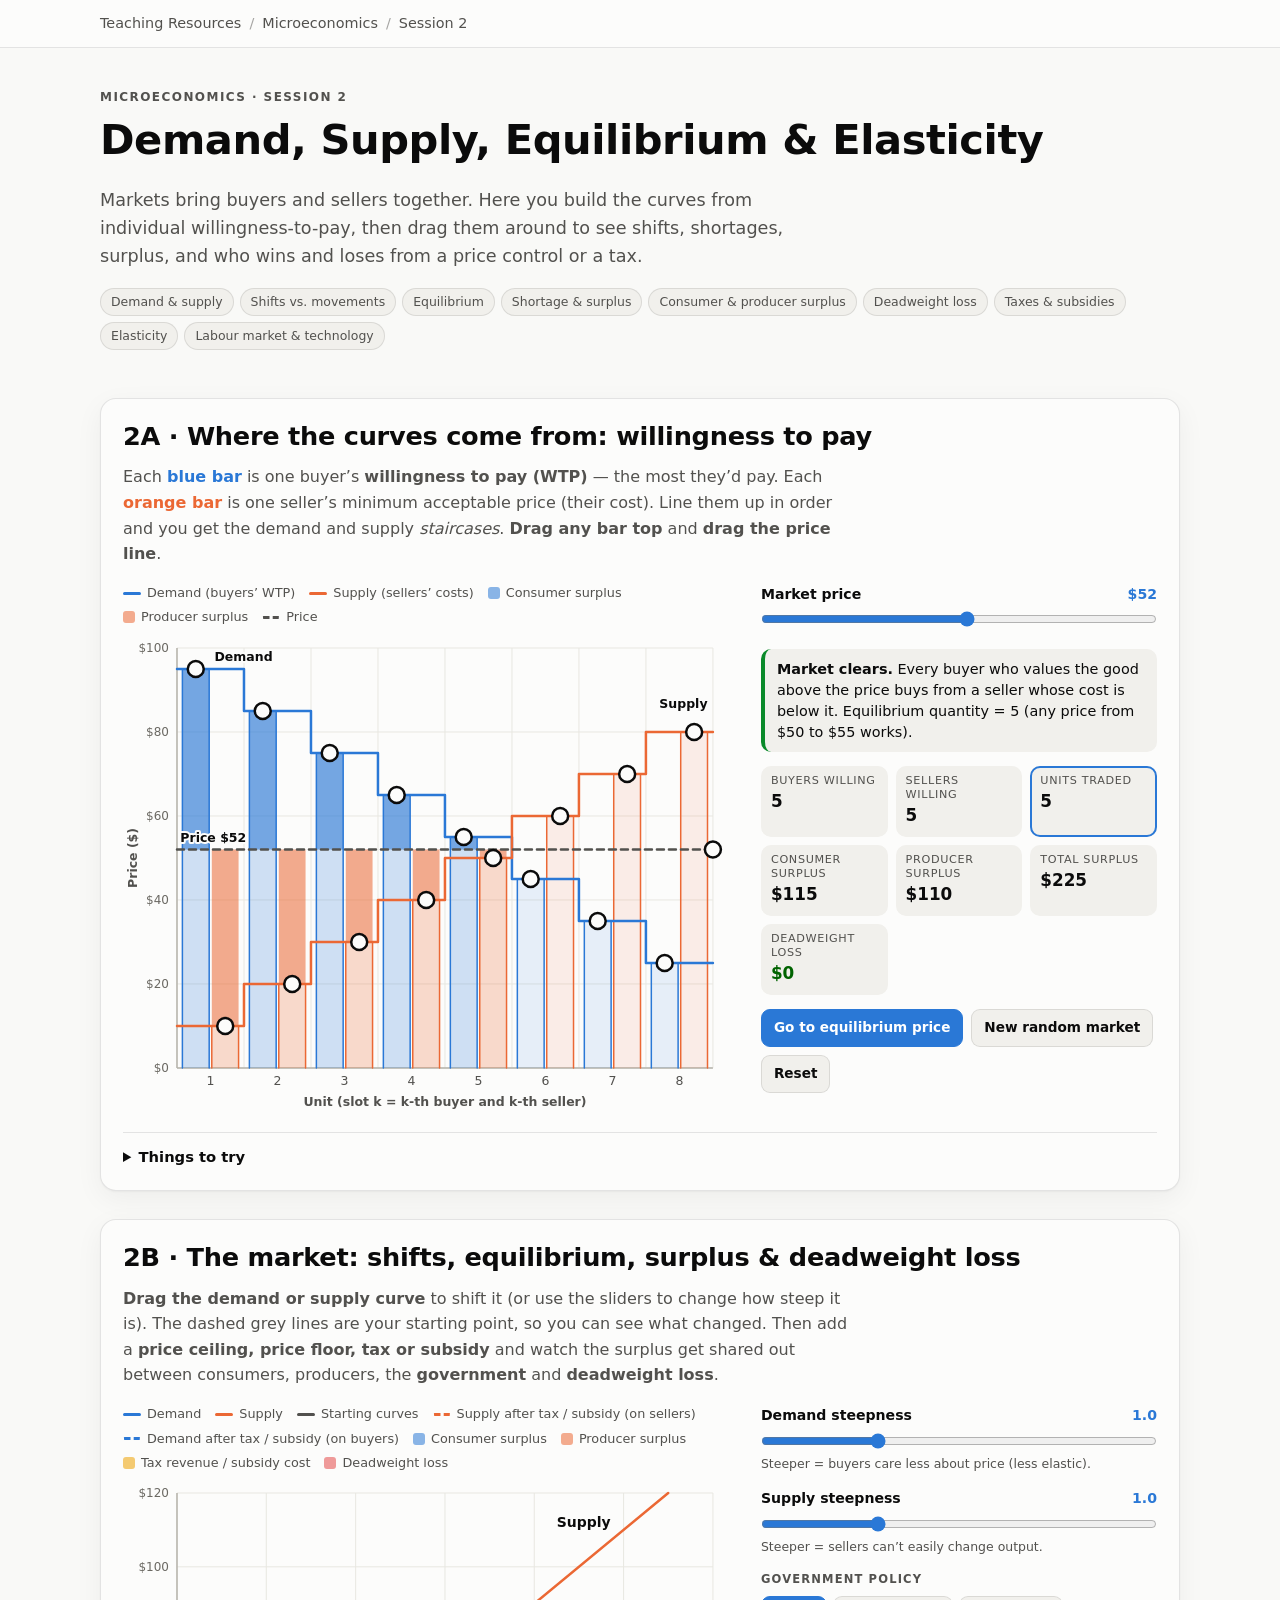
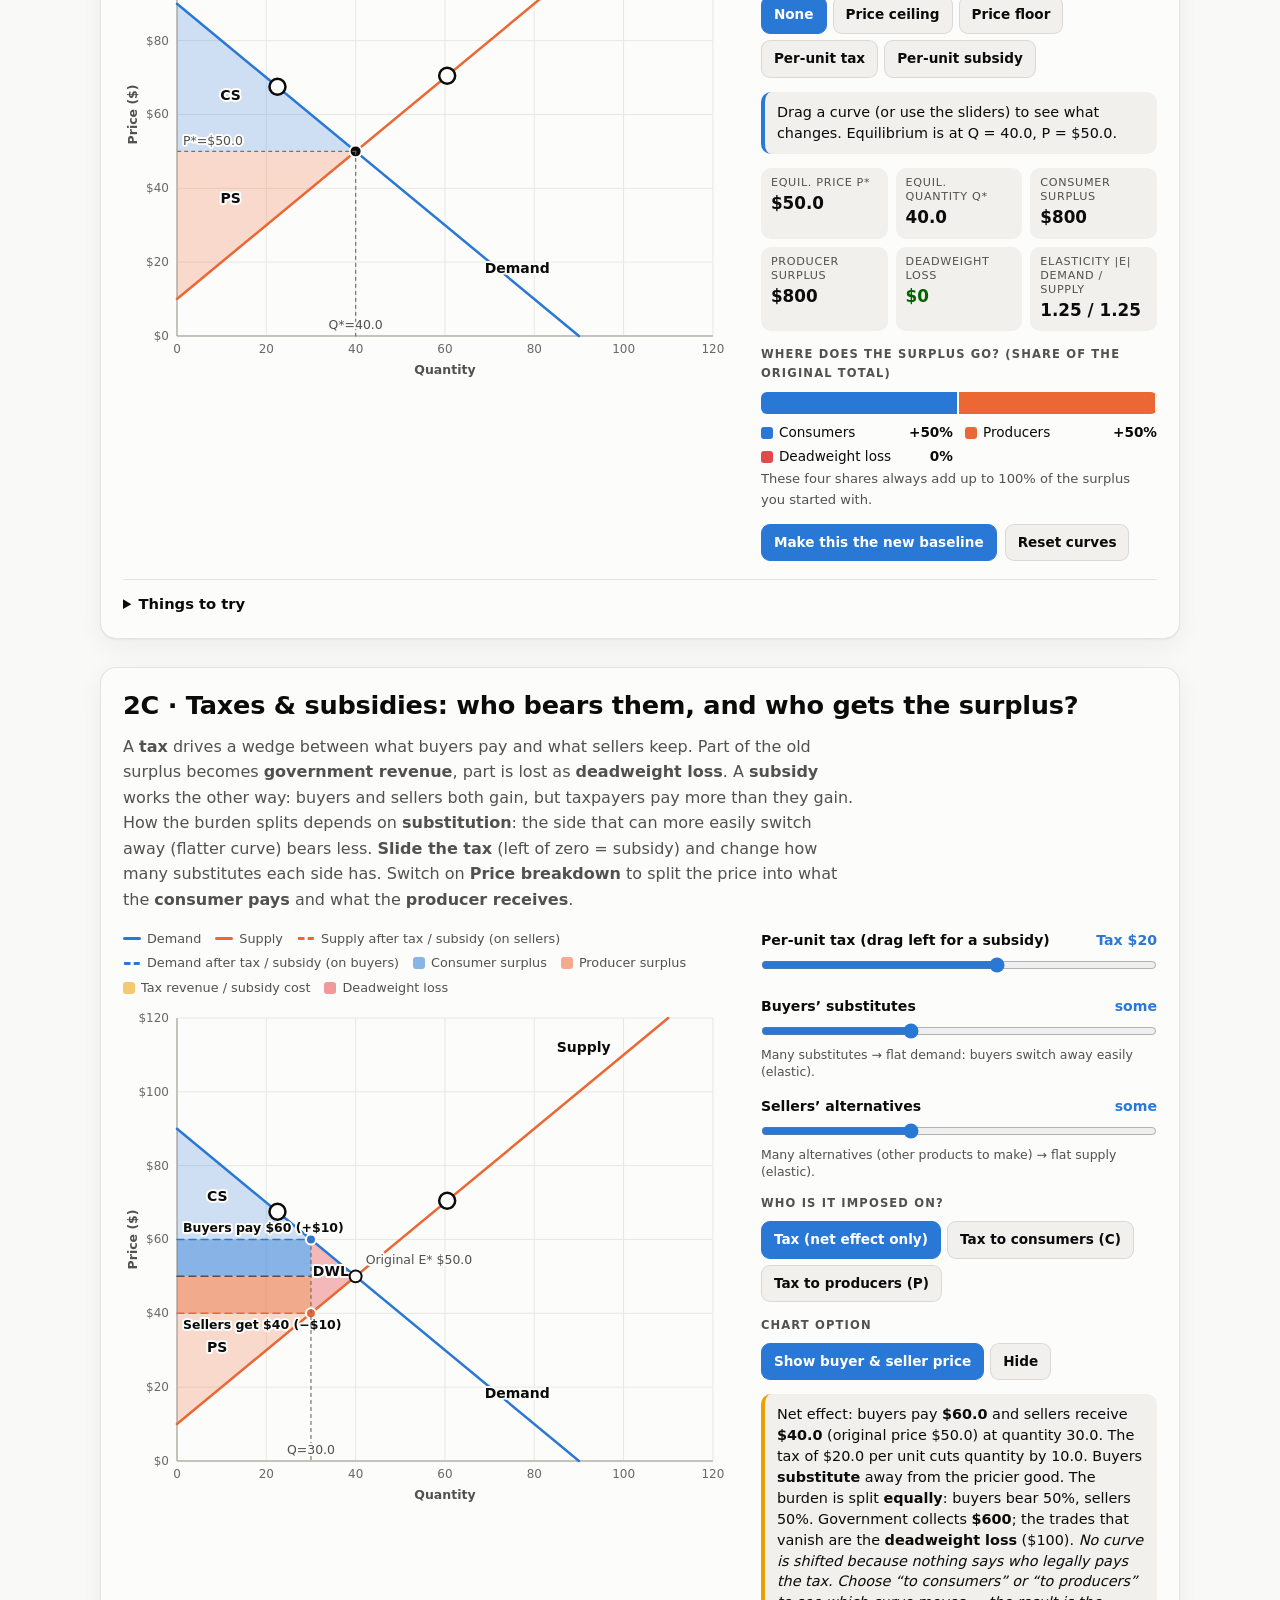
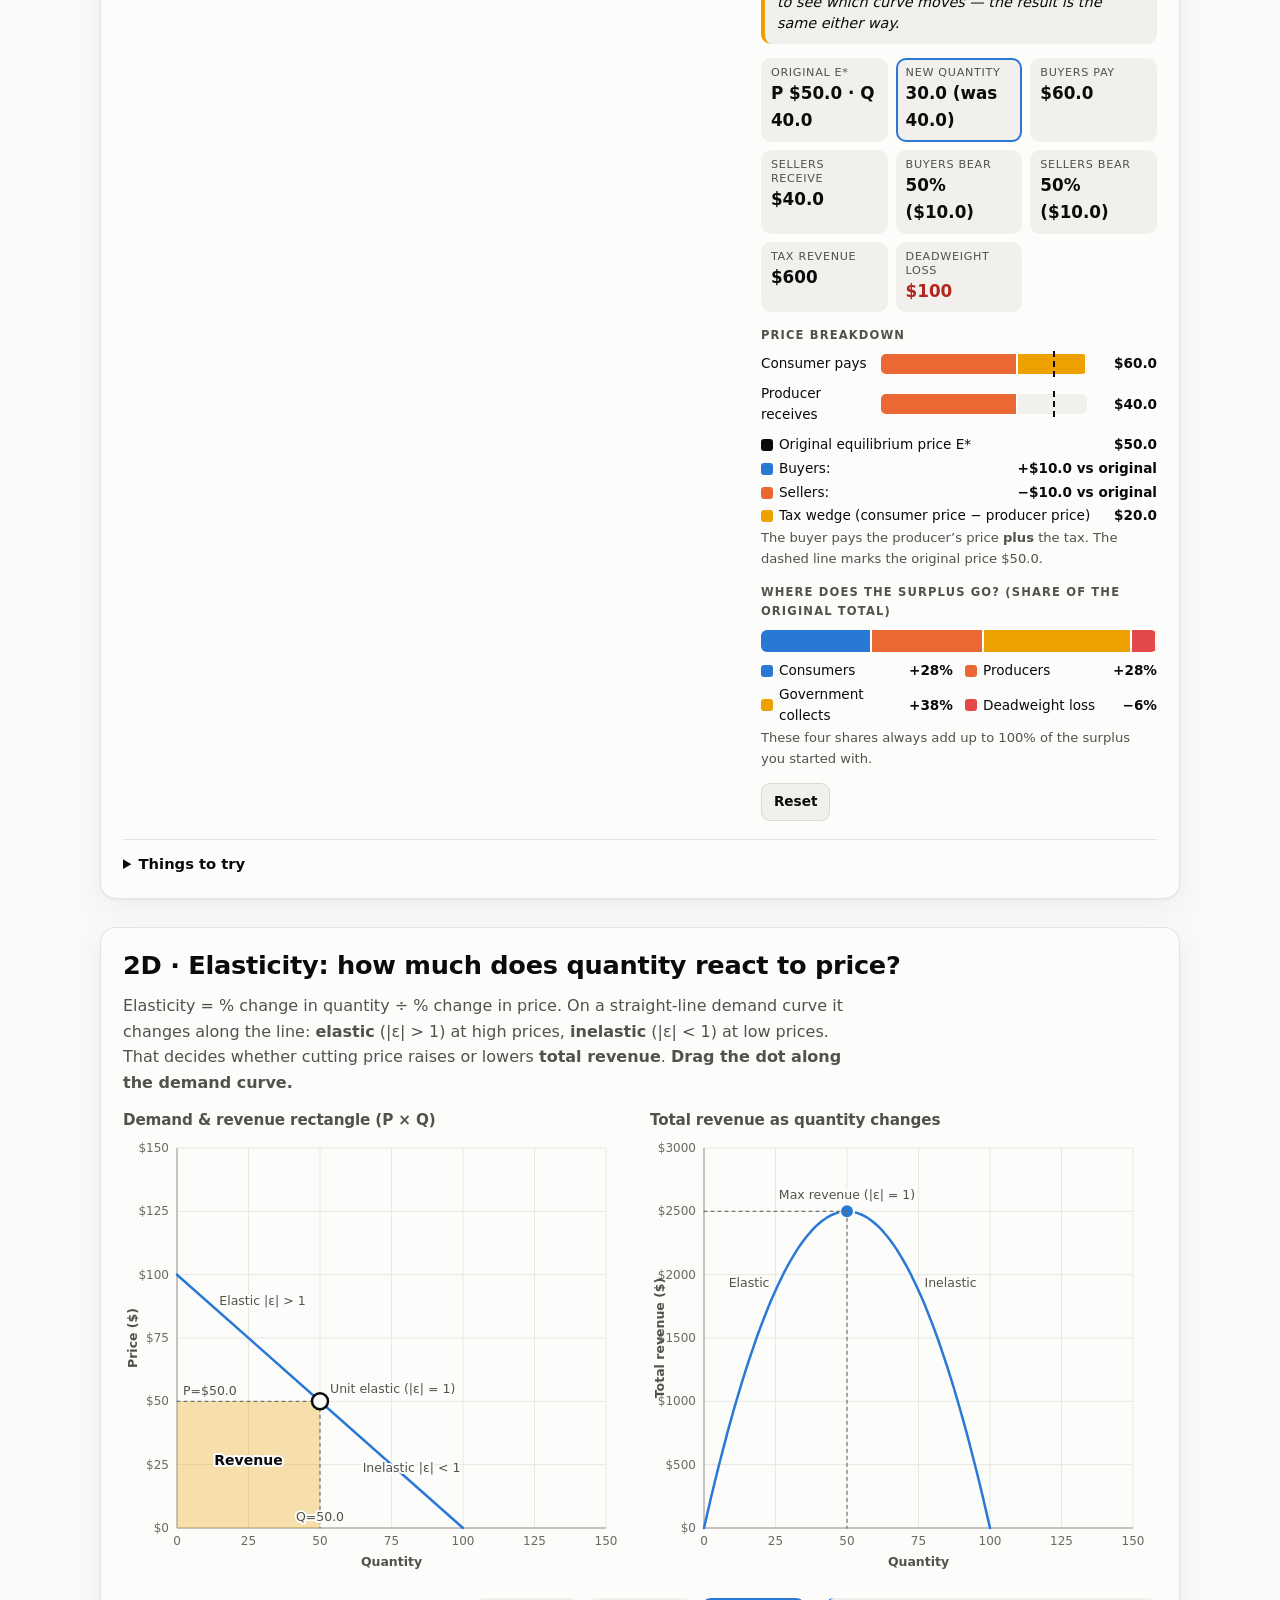
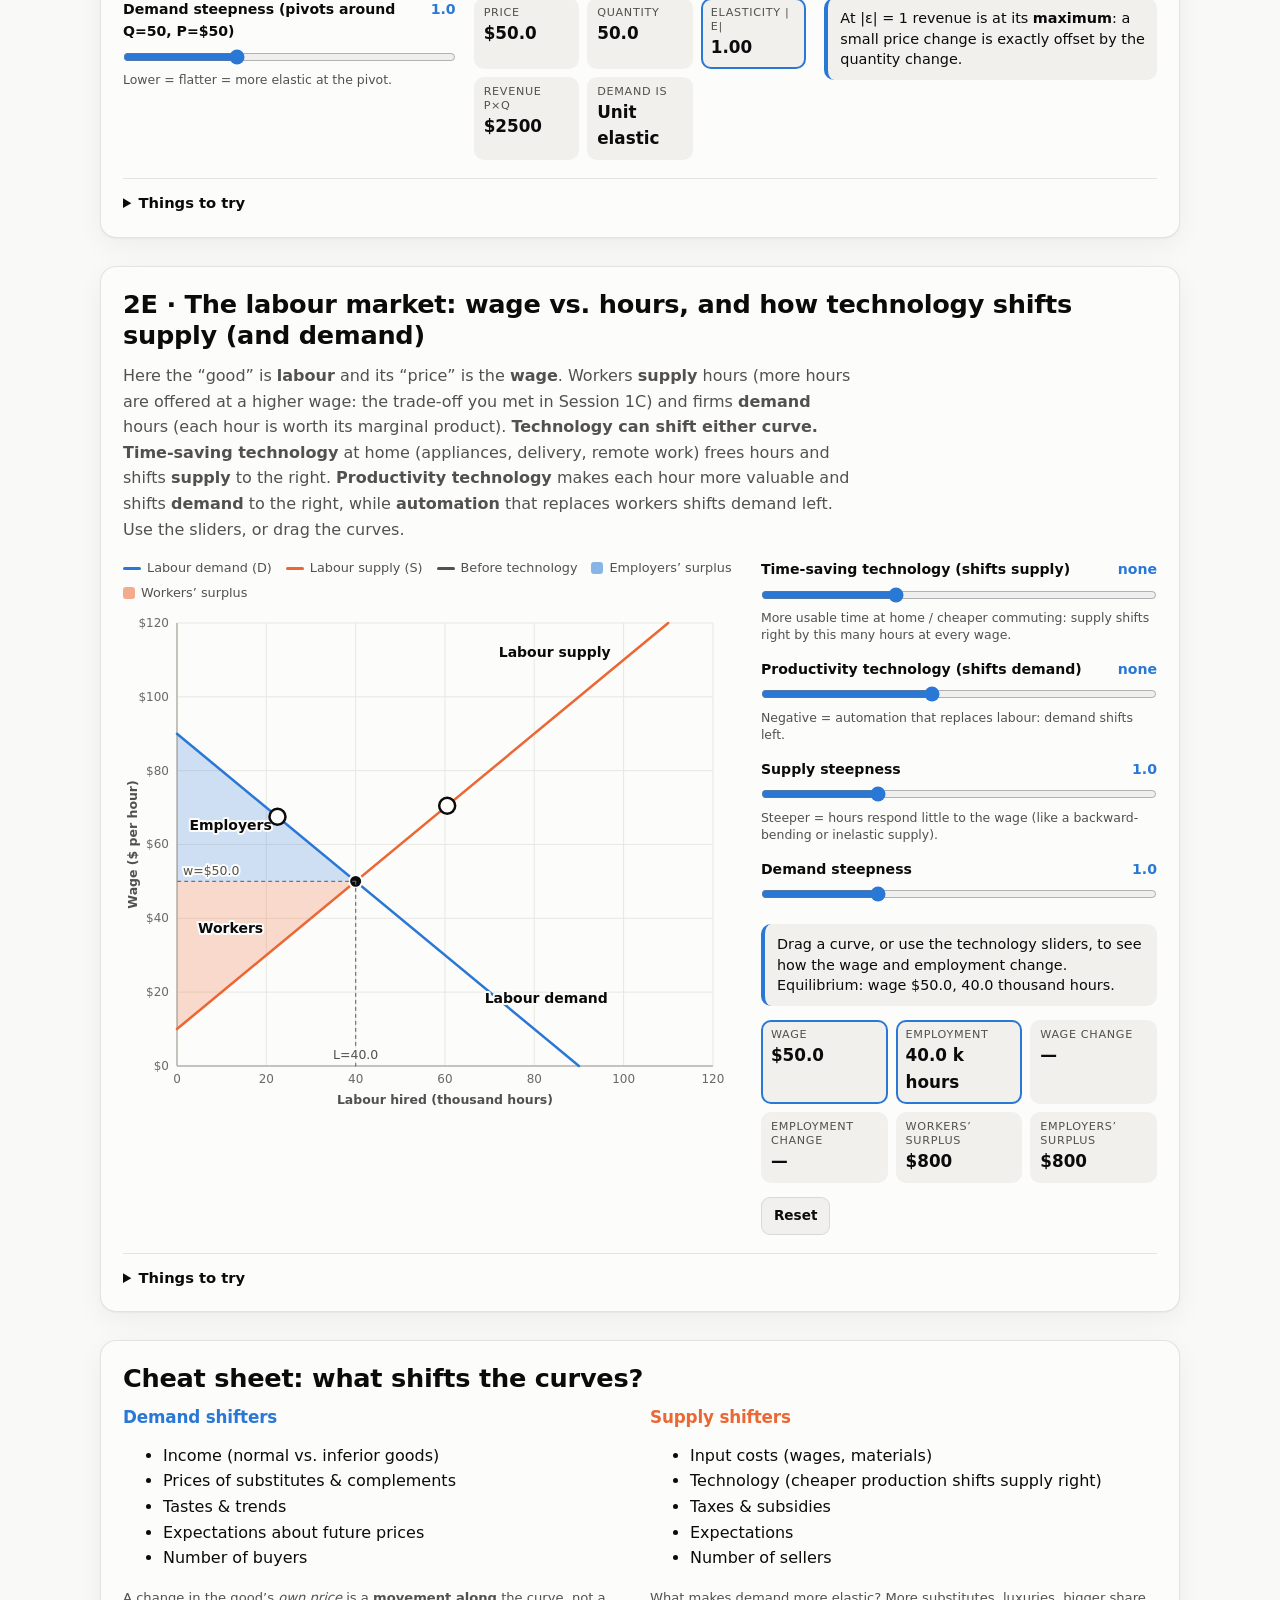
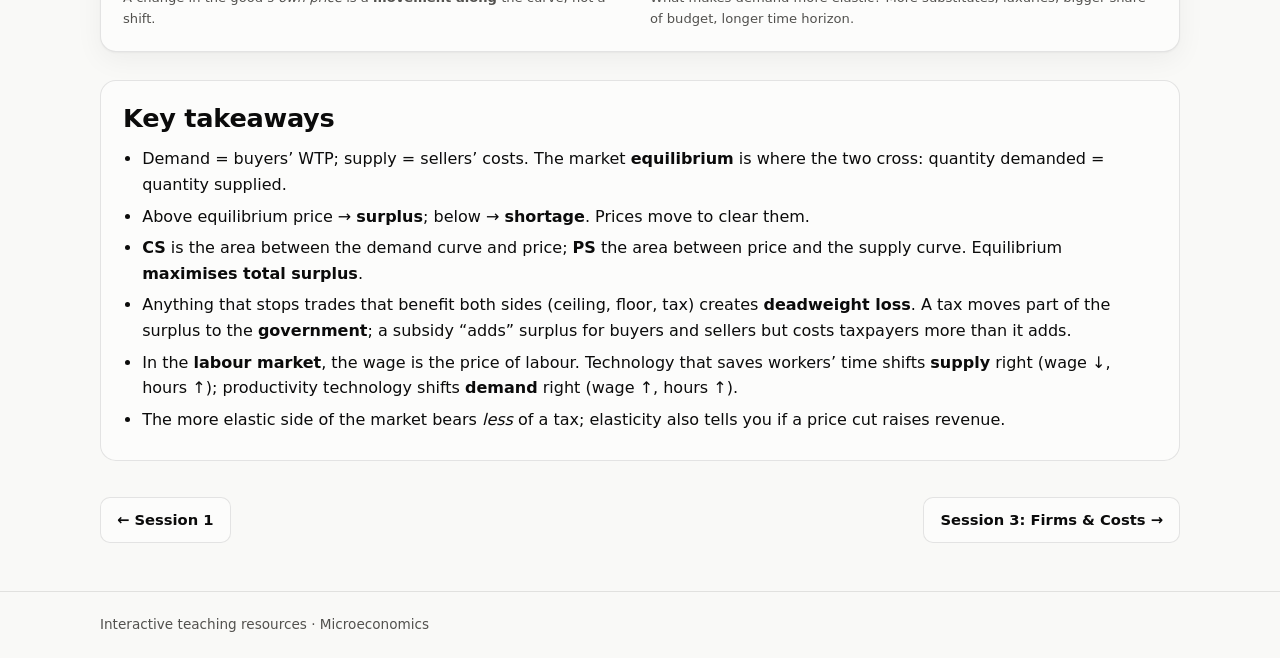
==== commit 12c592f4: "feat: add labour supply and a "who is taxed" option to every tax/subsidy chart - Session 1: 1C work-" ====
--- a/microeconomics/02-demand-supply/index.html
+++ b/microeconomics/02-demand-supply/index.html
@@ -17,7 +17,7 @@
     <div class="eyebrow">Microeconomics · Session 2</div>
     <h1>Demand, Supply, Equilibrium &amp; Elasticity</h1>
     <p class="lede">Markets bring buyers and sellers together. Here you build the curves from individual willingness-to-pay, then drag them around to see shifts, shortages, surplus, and who wins and loses from a price control or a tax.</p>
-    <ul class="chips"><li>Demand &amp; supply</li><li>Shifts vs. movements</li><li>Equilibrium</li><li>Shortage &amp; surplus</li><li>Consumer &amp; producer surplus</li><li>Deadweight loss</li><li>Taxes &amp; subsidies</li><li>Elasticity</li></ul>
+    <ul class="chips"><li>Demand &amp; supply</li><li>Shifts vs. movements</li><li>Equilibrium</li><li>Shortage &amp; surplus</li><li>Consumer &amp; producer surplus</li><li>Deadweight loss</li><li>Taxes &amp; subsidies</li><li>Elasticity</li><li>Labour market &amp; technology</li></ul>
   </section>
 
   <!-- ============ 2A ============ -->
@@ -100,6 +100,7 @@
       <li>Give buyers <b>many substitutes</b> (flat demand). Buyers just switch away, so <i>sellers</i> bear most of the tax and quantity falls a lot. With <b>few substitutes</b>, buyers bear most of it and the quantity barely moves — which is why governments tax inelastic goods (fuel, tobacco).</li>
       <li>With <b>Price breakdown</b> on, compare the two dashed price lines. A tax makes the <b>consumer pay more</b> and the <b>producer receive less</b> than the original price; the gap between them is the tax. A subsidy does the opposite. The blue and orange bands show which side takes which part.</li>
       <li>Set buyers’ and sellers’ substitutes equal: the burden splits 50/50 no matter who the law says pays.</li>
+      <li>Start with <b>“Tax (net effect only)”</b>: no curve shifts, you just see the wedge between what buyers pay and what sellers receive. Then choose <b>“Tax to consumers (C)”</b> (demand shifts down) or <b>“Tax to producers (P)”</b> (supply shifts up). The “market price” E* changes, but the quantity, what buyers pay, what sellers receive and the deadweight loss stay <b>exactly the same</b>. The same three choices exist for a subsidy.</li>
       <li>Drag the slider below zero for a <b>subsidy</b>. Consumers and producers gain, but taxpayers pay more — the gap is deadweight loss from over-producing.</li>
     </ul></details>
   </section>
@@ -128,6 +129,32 @@
     </ul></details>
   </section>
 
+  <!-- ============ 2E ============ -->
+  <section class="lab" id="lab-lm">
+    <div class="lab-head">
+      <h2>2E · The labour market: wage vs. hours, and how technology shifts supply (and demand)</h2>
+      <p>Here the “good” is <b>labour</b> and its “price” is the <b>wage</b>. Workers <b>supply</b> hours (more hours are offered at a higher wage: the trade-off you met in Session 1C) and firms <b>demand</b> hours (each hour is worth its marginal product). <b>Technology can shift either curve.</b> <b>Time-saving technology</b> at home (appliances, delivery, remote work) frees hours and shifts <b>supply</b> to the right. <b>Productivity technology</b> makes each hour more valuable and shifts <b>demand</b> to the right, while <b>automation</b> that replaces workers shifts demand left. Use the sliders, or drag the curves.</p>
+    </div>
+    <div class="lab-body">
+      <div class="viz">
+        <div id="legend-lm"></div>
+        <div id="chart-lm"></div>
+      </div>
+      <div class="panel">
+        <div id="ctl-lm" class="panel"></div>
+        <div id="msg-lm" class="msg"></div>
+        <div id="stats-lm"></div>
+        <div id="btn-lm" class="btns"></div>
+      </div>
+    </div>
+    <details class="try"><summary>Things to try</summary><ul>
+      <li>Push <b>time-saving technology</b> up. Supply shifts right: the wage <b>falls</b> but employment <b>rises</b>, and workers’ surplus changes as the wage drops.</li>
+      <li>Push <b>productivity technology</b> up instead. Demand shifts right: the wage <b>and</b> employment both rise.</li>
+      <li>Set productivity technology below zero (automation): the wage and employment both fall.</li>
+      <li>Move both sliders together. Employment rises, but the wage can go either way — it depends on which shift is bigger.</li>
+    </ul></details>
+  </section>
+
   <section class="lab">
     <div class="lab-head"><h2>Cheat sheet: what shifts the curves?</h2></div>
     <div class="two-col">
@@ -138,7 +165,7 @@
       </div>
       <div>
         <h3 style="color:var(--supply)">Supply shifters</h3>
-        <ul><li>Input costs (wages, materials)</li><li>Technology</li><li>Taxes &amp; subsidies</li><li>Expectations</li><li>Number of sellers</li></ul>
+        <ul><li>Input costs (wages, materials)</li><li>Technology (cheaper production shifts supply right)</li><li>Taxes &amp; subsidies</li><li>Expectations</li><li>Number of sellers</li></ul>
         <p class="hint">What makes demand more elastic? More substitutes, luxuries, bigger share of budget, longer time horizon.</p>
       </div>
     </div>
@@ -151,6 +178,7 @@
       <li>Above equilibrium price → <b>surplus</b>; below → <b>shortage</b>. Prices move to clear them.</li>
       <li><b>CS</b> is the area between the demand curve and price; <b>PS</b> the area between price and the supply curve. Equilibrium <b>maximises total surplus</b>.</li>
       <li>Anything that stops trades that benefit both sides (ceiling, floor, tax) creates <b>deadweight loss</b>. A tax moves part of the surplus to the <b>government</b>; a subsidy “adds” surplus for buyers and sellers but costs taxpayers more than it adds.</li>
+      <li>In the <b>labour market</b>, the wage is the price of labour. Technology that saves workers’ time shifts <b>supply</b> right (wage ↓, hours ↑); productivity technology shifts <b>demand</b> right (wage ↑, hours ↑).</li>
       <li>The more elastic side of the market bears <i>less</i> of a tax; elasticity also tells you if a price cut raises revenue.</li>
     </ul>
   </section>
